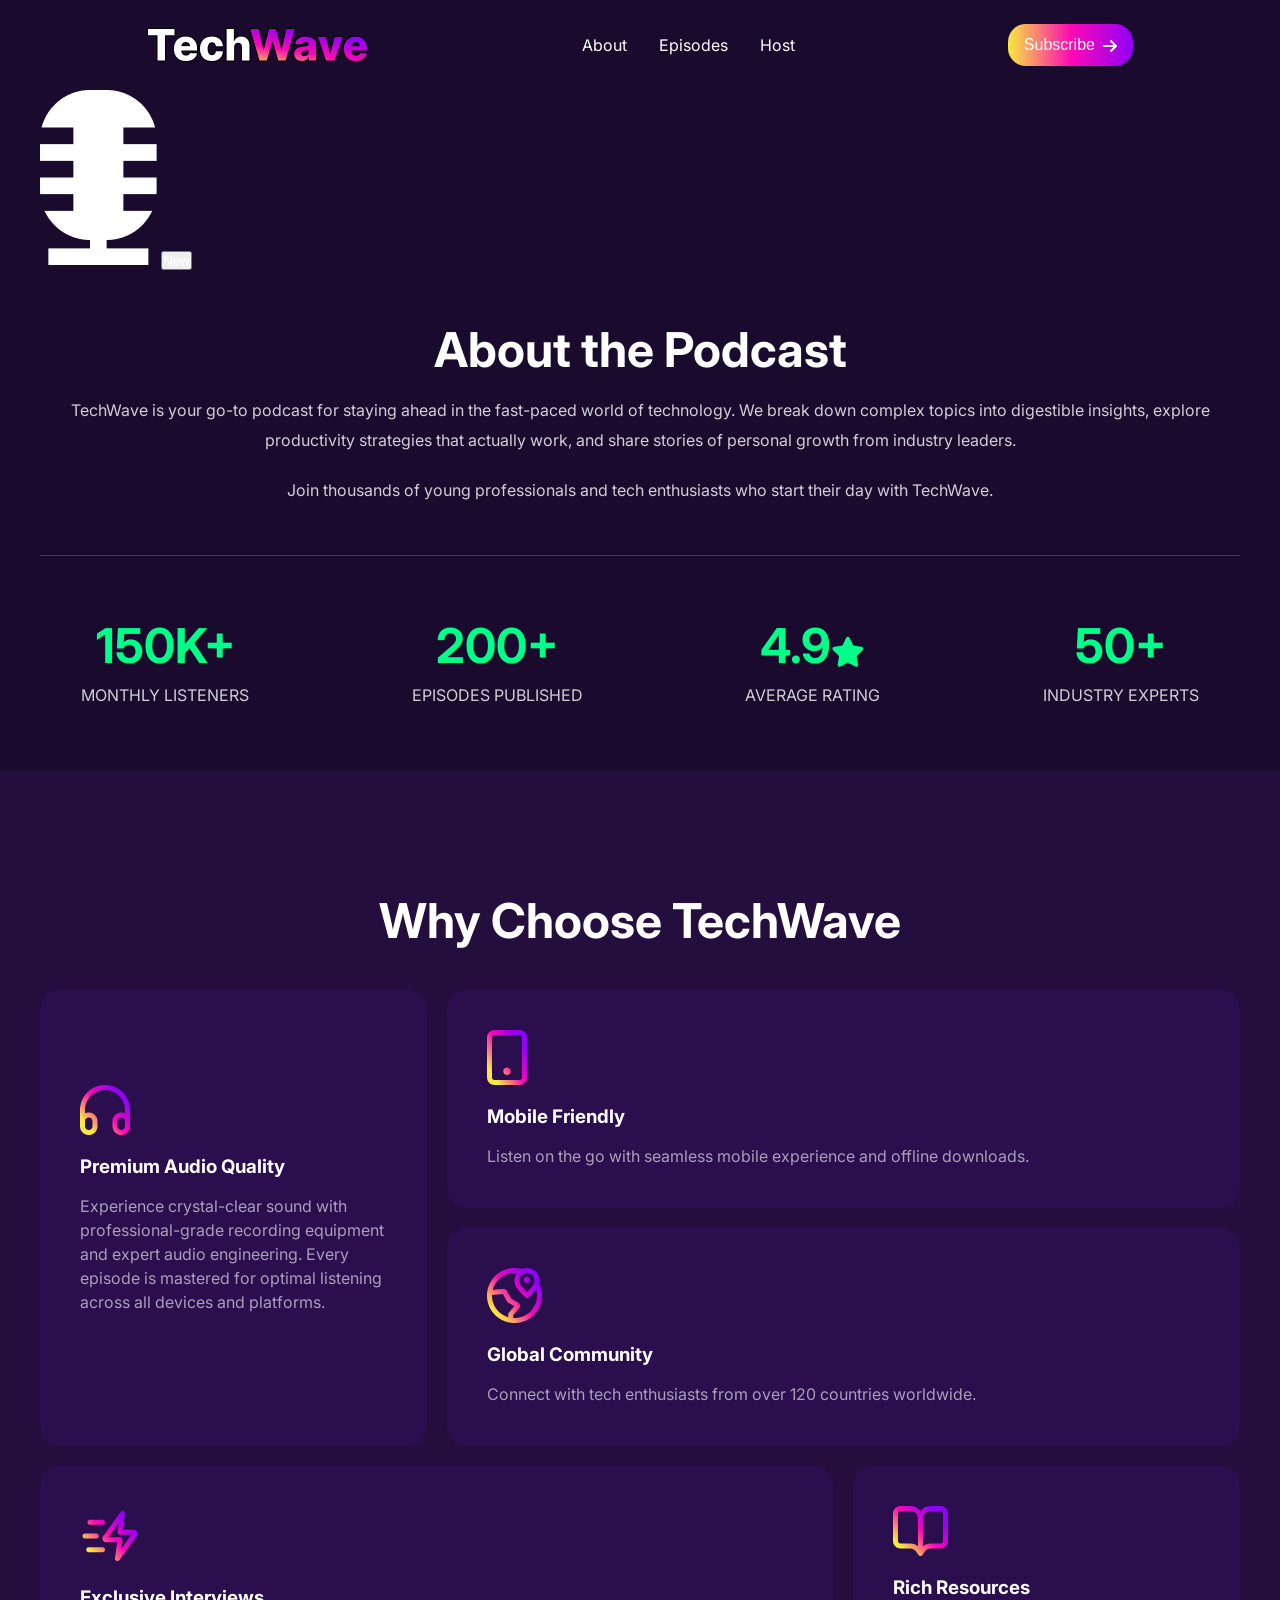
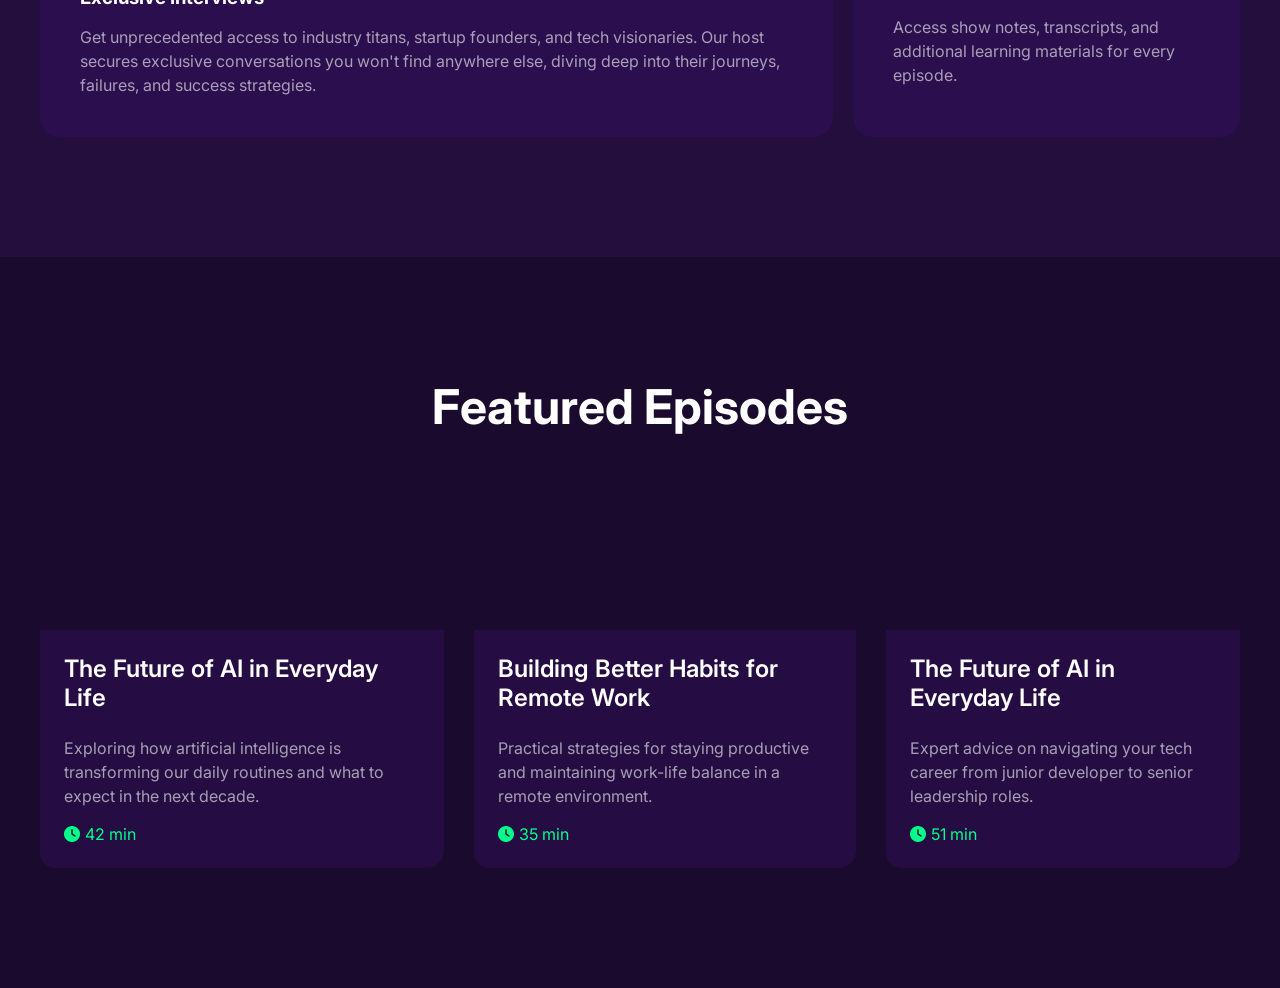
==== index.html @ 6dfc0c80 "feature card section added but not complete. video frame not perfect" ====
<!DOCTYPE html>
<html lang="en">

<head>
    <meta charset="UTF-8">
    <meta name="viewport" content="width=device-width, initial-scale=1.0">
    <!-- font awosome -->
    <link rel="stylesheet" href="https://cdnjs.cloudflare.com/ajax/libs/font-awesome/6.5.1/css/all.min.css">

    <!-- font style -->
    <link
        href="https://fonts.googleapis.com/css2?family=Inter:ital,opsz,wght@0,14..32,100..900;1,14..32,100..900&family=Open+Sans:ital,wght@0,300..800;1,300..800&display=swap"
        rel="stylesheet">
    <link rel="stylesheet" href="./style.css">
    <title>TECHWAVE</title>



</head>

<body>
    <header class="bg-dark">
        <nav class="header container">
            <img src="./assets/TechWave.png" alt="">
            <ul class="menu">
                <li>About</li>
                <li>Episodes</li>
                <li>Host</li>
            </ul>
            <button class="subs-btn">
                Subscribe <i class="fa-solid fa-arrow-right"></i>
            </button>
            <span class="hamberger"><i class="fa-solid fa-bars"></i></span>
        </nav>
    </header>
    <main>
        <section id=" hero-section" class="bg-dark">
            <div class=" container">
                <img class="hero-micro-img" src="./assets/microphone.png" alt="">
                <button class="hero-btn">New</button>
                <h1 class="hide">TechWave</h1>
                <p class="hide">Your daily dose of tech insights, productivity hacks, and personal growth</p>
                <div class="hero-button hide">
                    <button class="spotify-btn"><img src="./assets/spotify.png" alt="">Listen On Spotify</button>
                    <button>Subscrib</button>
                </div>
            </div>
        </section>
        <section id="about" class="bg-dark">
            <div class="container">
                <div class="about-details">
                    <h2 class="about-title">About the Podcast</h2>
                    <p class="about-paragraph">TechWave is your go-to podcast for staying ahead in the fast-paced world
                        of technology. We break down complex topics into digestible insights, explore productivity
                        strategies that actually work, and share stories of personal growth from industry leaders.
                    </p> <br>
                    <p class="about-paragraph">Join thousands of young professionals and tech enthusiasts who start
                        their day with TechWave.</p>
                </div>
            </div>
        </section>
        <section id="counter-card" class="bg-dark">
            <div class="counter-details container">
                <div class="stat-card">
                    <h1 class="stat-number">150K+</h1>
                    <p class="stat-label">MONTHLY LISTENERS</p>
                </div>
                <div class="stat-card">
                    <h1 class="stat-number">200+</h1>
                    <p class="stat-label">Episodes Published</p>
                </div>
                <div class="stat-card">
                    <h1 class="stat-number">4.9<i class="fa-solid fa-star"></i></h1>
                    <p class="stat-label">Average Rating</p>
                </div>
                <div class="stat-card">
                    <h1 class="stat-number">50+</h1>
                    <p class="stat-label">Industry Experts</p>
                </div>
            </div>
        </section>
        <section id="choose" class="bg-light section-pd">
            <div class="container">
                <h1>Why Choose TechWave</h1>
                <div class="choose-grid">
                    <div class="every-card card-audio">
                        <img src="./assets/headphone.png" alt="">
                        <h3>Premium Audio Quality</h3>
                        <p>Experience crystal-clear sound with professional-grade recording equipment and expert audio
                            engineering. Every episode is mastered for optimal listening across all devices and
                            platforms.</p>
                    </div>
                    <div class="every-card card-mobile">
                        <img src="./assets/device.png" alt="">
                        <h3>Mobile Friendly</h3>
                        <p>Listen on the go with seamless mobile experience and offline downloads.</p>
                    </div>
                    <div class="every-card card-global">
                        <img src="./assets/location.png" alt="">
                        <h3>Global Community</h3>
                        <p>Connect with tech enthusiasts from over 120 countries worldwide.</p>
                    </div>
                    <div class="every-card card-exclusive">
                        <img src="./assets/zap-fast.png" alt="">
                        <h3>Exclusive Interviews</h3>
                        <p>Get unprecedented access to industry titans, startup founders, and tech visionaries. Our host
                            secures exclusive conversations you won't find anywhere else, diving deep into their
                            journeys, failures, and success strategies.</p>
                    </div>
                    <div class="every-card card-resources">
                        <img src="./assets/resource.png" alt="">
                        <h3>Rich Resources</h3>
                        <p>Access show notes, transcripts, and additional learning materials for every episode.</p>
                    </div>
                </div>

            </div>
        </section>
        <section id="feature" class="bg-dark section-pd">
            <div class="container">
                <h1>Featured Episodes</h1>
                <div class="feature-card-detail">
                    <div class="feature-card">
                        <iframe src="https://www.youtube.com/embed/dv9q7Ema40k?si=HwSnEKuu4X5U2QjG"
                            title="YouTube video player" frameborder="0"
                            allow="accelerometer; autoplay; clipboard-write; encrypted-media; gyroscope; picture-in-picture; web-share"
                            referrerpolicy="strict-origin-when-cross-origin" allowfullscreen>
                        </iframe>

                        <div class="feature-info">
                            <h3>The Future of AI in Everyday Life</h3>
                            <p>Exploring how artificial intelligence is transforming our daily routines and what to
                                expect
                                in the next decade.</p>
                            <span class="min-count"><i class="fa-solid fa-clock"></i>42 min</span>
                        </div>
                    </div>
                    <div class="feature-card">
                        <iframe src="https://www.youtube.com/embed/dv9q7Ema40k?si=HwSnEKuu4X5U2QjG"
                            title="YouTube video player" frameborder="0"
                            allow="accelerometer; autoplay; clipboard-write; encrypted-media; gyroscope; picture-in-picture; web-share"
                            referrerpolicy="strict-origin-when-cross-origin" allowfullscreen></iframe>
                        <div class="feature-info">
                            <h3>Building Better Habits for Remote Work</h3>
                            <p>Practical strategies for staying productive and maintaining work-life balance in a remote
                                environment.</p>
                            <span class="min-count"><i class="fa-solid fa-clock"></i>35 min</span>
                        </div>
                    </div>
                    <div class="feature-card">
                        <iframe src="https://www.youtube.com/embed/dv9q7Ema40k?si=HwSnEKuu4X5U2QjG"
                            title="YouTube video player" frameborder="0"
                            allow="accelerometer; autoplay; clipboard-write; encrypted-media; gyroscope; picture-in-picture; web-share"
                            referrerpolicy="strict-origin-when-cross-origin" allowfullscreen></iframe>
                        <div class="feature-info">
                            <h3>The Future of AI in Everyday Life</h3>
                            <p>Expert advice on navigating your tech career from junior developer to senior leadership
                                roles.</p>
                            <span class="min-count"><i class="fa-solid fa-clock"></i>51 min</span>
                        </div>
                    </div>
                </div>

            </div>
        </section>
    </main>
    <footer>

    </footer>
</body>

</html>
---- style.css ----
* {
    margin: 0;
    padding: 0;
    box-sizing: border-box;
    color: #fff;
}

body {
    /* background-color: #1A0B2E; */
    font-family: "Inter", sans-serif;
    font-style: normal;
}

.container {
    max-width: 1200px;
    margin: 0 auto;
}
.bg-light{
    background-color: #230E3D;
}
.bg-dark{
    background-color: #1A0B2E;
}
.section-pd{
    padding: 120px 0px;
}

/* nav style start */
.header {
    display: flex;
    justify-content: space-around;
    margin: 0 auto;
    padding: 24px 0px;
    align-items: center;
}

.menu {
    list-style: none;
    display: flex;
    gap: 32px;
    align-items: center;
}

.subs-btn {
    font-size: 16px;
    font-weight: 500;
    color: #fff;
    padding: 12px 16px;
    background: linear-gradient(90deg, #F7E93F 0%, #FB09B4 51%, #9100F8 100%);
    border: none;
    border-radius: 18px;
}

.subs-btn i {
    margin-left: 4px;
    vertical-align: middle;
}

.subs-btn:hover i {
    transform: translateX(4px);
    transition: 0.3s;
}

.menu>li,
.hamberger {
    color: #fff;
}

.hamberger {
    display: none;
}

.spotify-btn {
    font-size: 16px;
    font-weight: 500;
    color: #fff;
    padding: 12px 16px;
    background: linear-gradient(90deg, #F7E93F 0%, #FB09B4 51%, #9100F8 100%);
    border: none;
    border-radius: 18px;
    align-items: center;
}

#hero-section {
    background-image: url('./assets/hero-bg.png');
    background-position: center;
    background-repeat: no-repeat;
    background-size: cover;
    align-items: center;
    justify-content: center;
    text-align: center;
    margin: 0 auto;
    padding: 40px 0px;
}

/* .hero-button{
    display: flex;
    justify-content: center;
    gap: 5px;
}
.hero-circle-img{
    position: absolute;
}
.hero-micro-img{
    position: absolute;
} */




/* about css style */

#about {
    padding: 50px 0px;
    text-align: center;
}

.about-title {
    font-size: 48px;
    font-weight: 700;
    margin-bottom: 16px;
}

.about-paragraph {
    font-size: 16px;
    font-weight: 400;
    line-height: 30px;
    opacity: 80%;
    align-items: center;
}

.about-details {
    max-width: 1200px;
    margin: 0 auto;
}
/* #counter-card{
    padding: 50px 0px;
} */
.stat-card{
    align-items: center;
}
.stat-number {
    color: #00FF88;
    font-size: 48px;
    font-weight: 700;
    padding: 10px;
}
.stat-number i.fa-solid.fa-star {
    font-size: 30px;
    color: #00FF88;
}

.stat-label {
    font-size: 16px;
    font-weight: 400;
    opacity: 80%;
    margin-bottom: 16px;
    text-transform: uppercase;
}
.counter-details{
    padding: 50px 0px;
    display: flex;
    gap: 80px;
    justify-content: space-around;
    text-align: center;
    border-top: 1px solid #434343;
}
.hide {
    display: none;
}

/* choose */
#choose h1, #feature h1{
    font-size: 48px;
    font-weight: 70px;
    padding-bottom: 40px;
    text-align: center;
}
.choose-grid {
  display: grid;
  grid-template-columns: repeat(3, 1fr); 
  gap: 20px;
  align-items: c;
}
/* .card-audio, .card-mobile, .card-global, .card-exclusive, .card-resources{
    border: 1px solid red;
} */

.card-audio {
  grid-row: span 2;
}
.card-mobile, .card-global, .card-exclusive{
    grid-column: span 2;
}
.every-card{
    padding: 40px;
    border-radius: 20px;
    background-color: rgba(53, 17, 101, 0.4);
}
.every-card>p{
    opacity: 60%;
    line-height: 24px;
    font-size: 16px;
    color: #fff;
    padding-top: 16px;
}
.every-card.card-audio img {
    padding: 55px 0px 16px 0px;
}
.every-card img {
    padding: 0px 0px 16px 0px;
}




/* feature card */
.feature-card-detail{
    display: flex;
    gap: 30px;

}
.feature-info{
    padding: 24px;
    background-color: #250D44;
    border-radius: 0px 0px 18px 15px;
}
.feature-info h3{
    font-size: 24px;
    font-weight: 600;
    padding-bottom: 24px;
}
.feature-info p{
    font-size: 16px;
    line-height: 24px;
    opacity: 60%;
    padding-bottom:16px;
}
.min-count{
    color: #00FF88;
}
i.fa-solid.fa-clock {
    color: #00FF88;
    margin-right:5px;
}




/* responsive code */

@media screen and (max-width:576px) {

    .menu,
    .subs-btn {
        display: none;
    }

    .hamberger {
        display: inline;
    }

    .header {
        gap: 115px;
    }
}
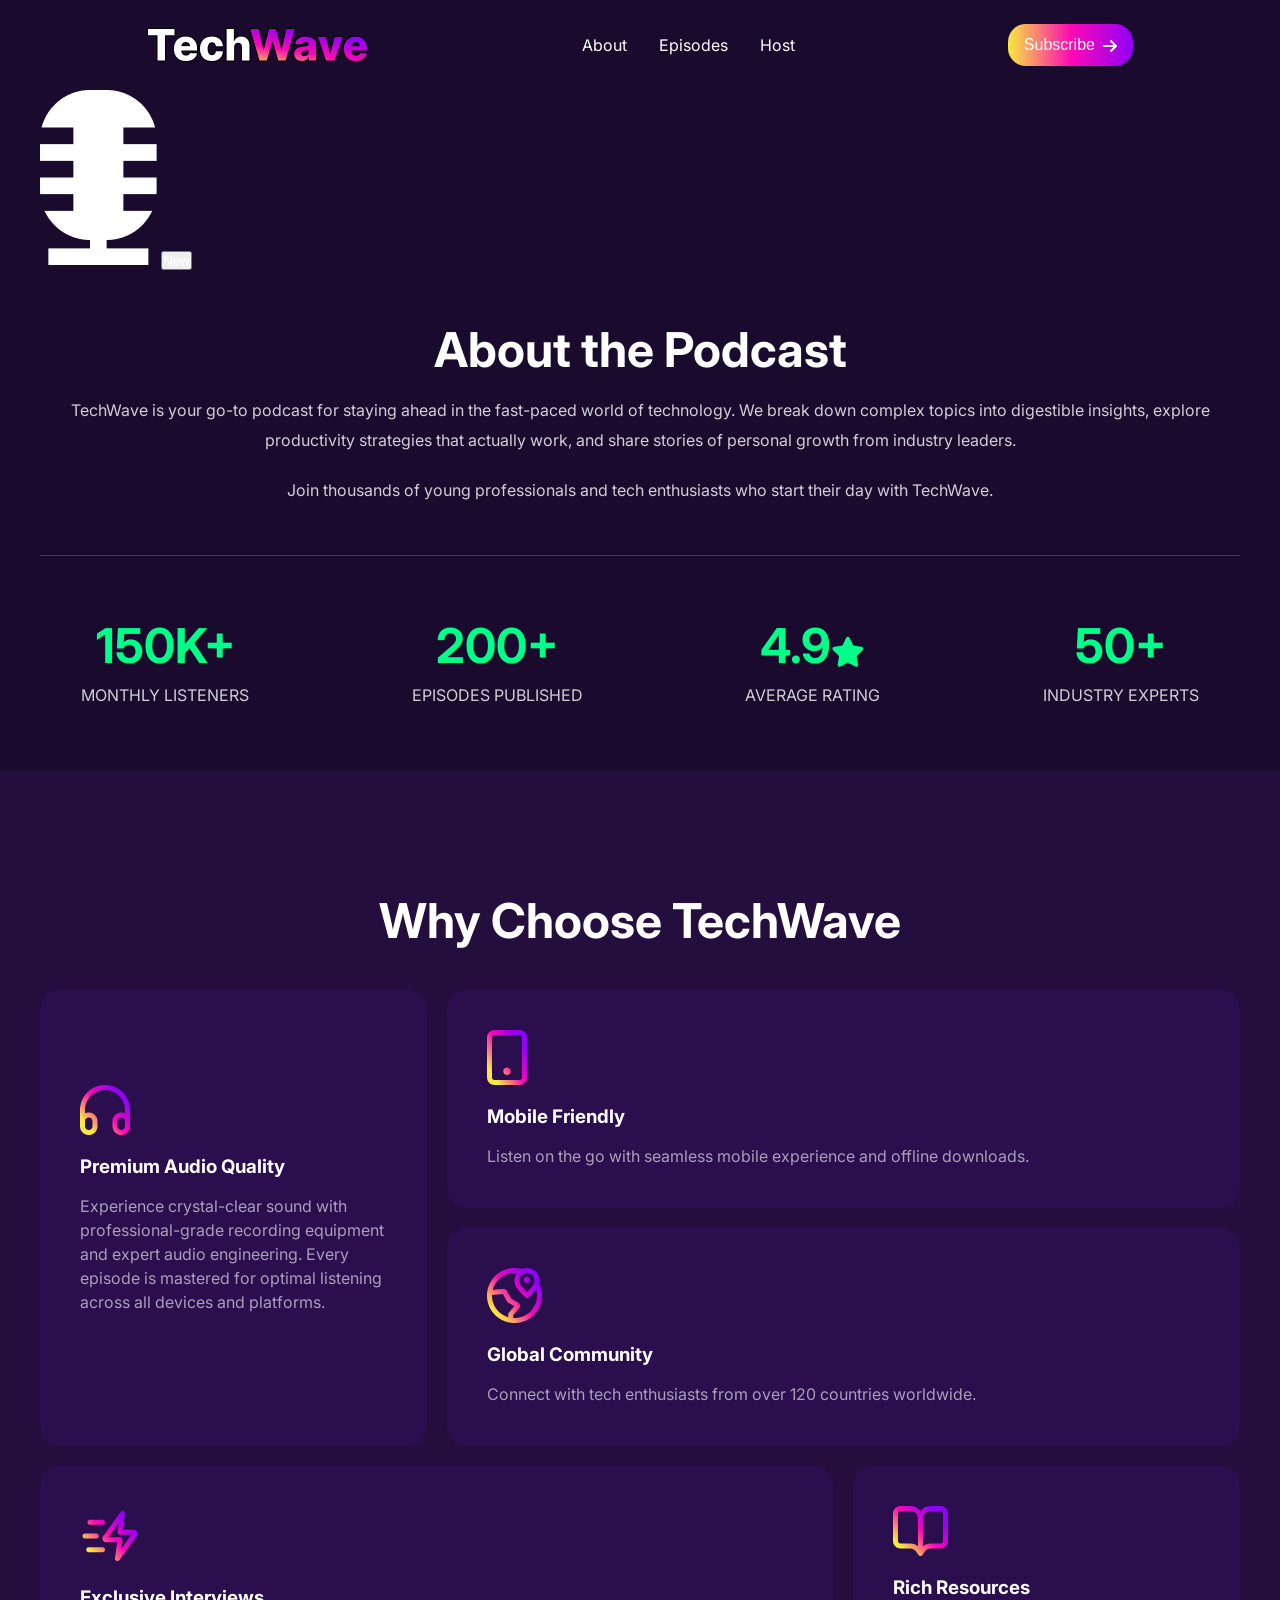
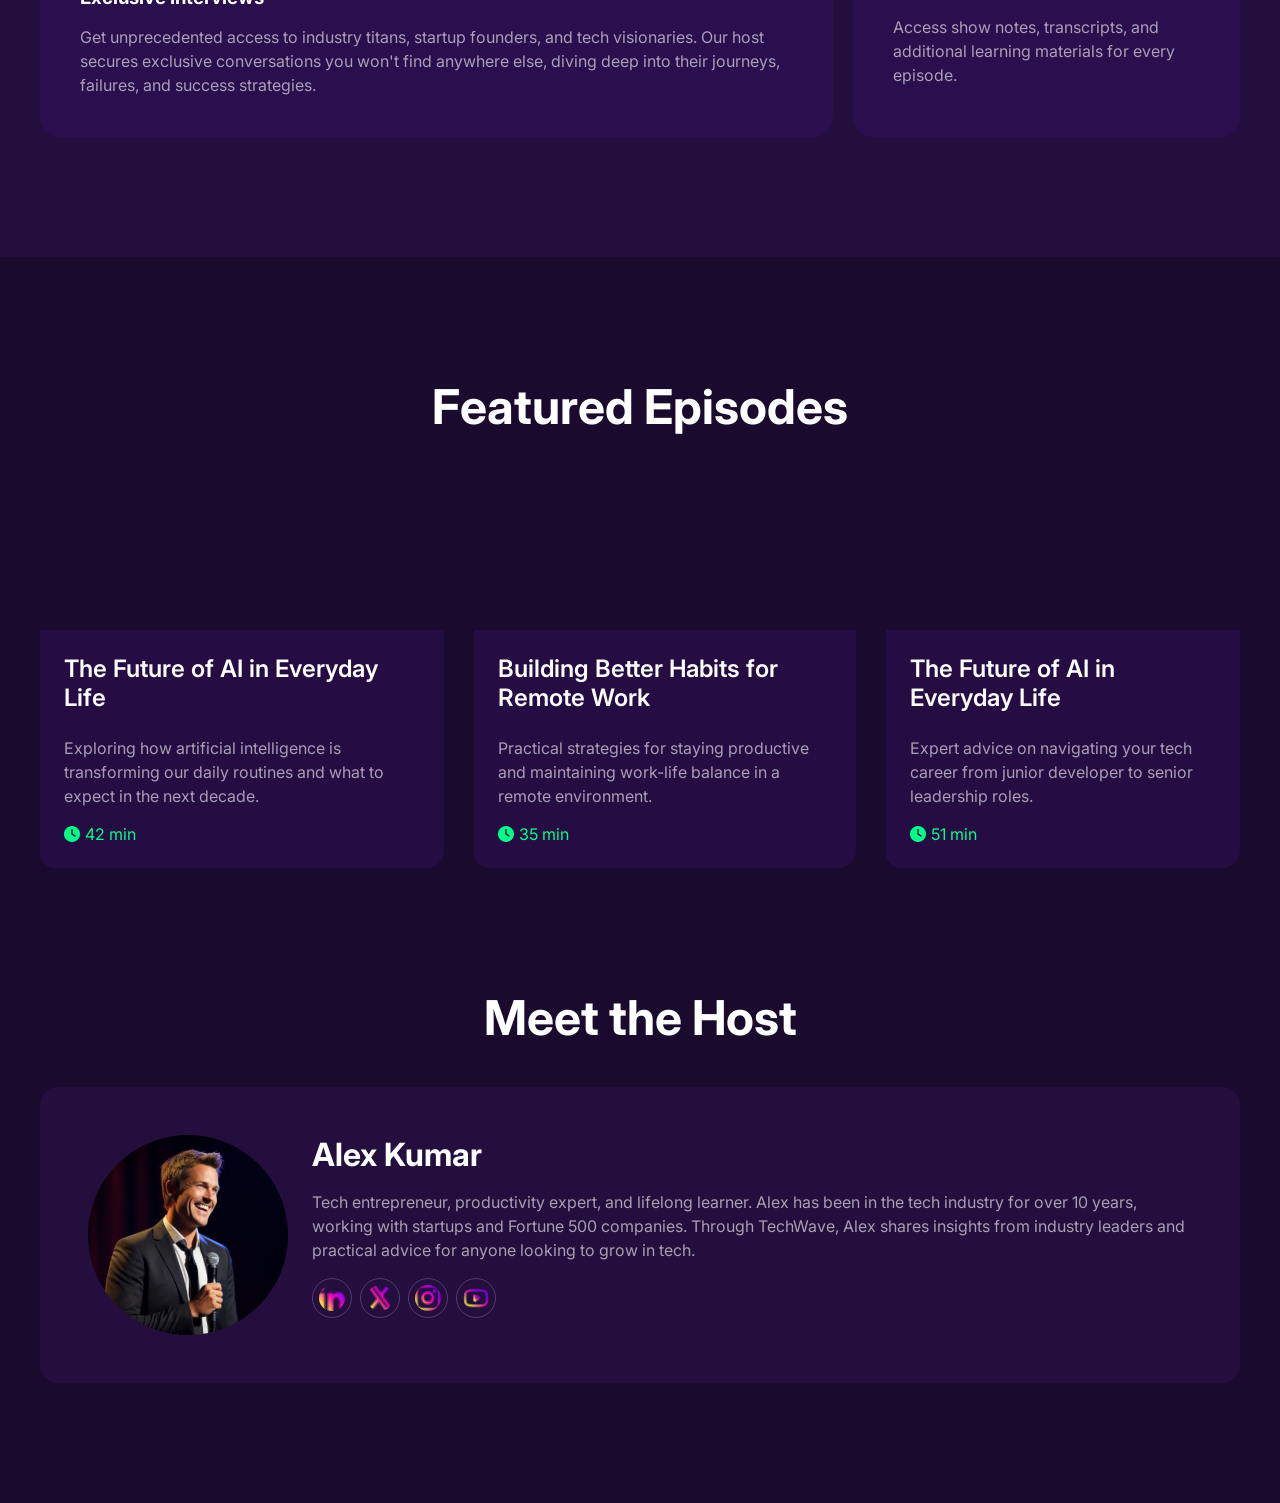
==== commit 545c53a8: "meet the host section complete without responsive" ====
--- a/index.html
+++ b/index.html
@@ -116,7 +116,7 @@
 
             </div>
         </section>
-        <section id="feature" class="bg-dark section-pd">
+        <section id="feature-and-meet" class="bg-dark section-pd">
             <div class="container">
                 <h1>Featured Episodes</h1>
                 <div class="feature-card-detail">
@@ -162,6 +162,24 @@
                 </div>
 
             </div>
+            <div class="container padding-t">
+                <h1>Meet the Host</h1>
+                <div class="meet-info bg-light">
+                    <img src="./assets/host.png" alt="">
+                    <div>
+                        <h3 class="hoster-name">Alex Kumar</h3>
+                        <p class="host-speach">Tech entrepreneur, productivity expert, and lifelong learner. Alex has been in the tech industry for over 10 years, working with startups and Fortune 500 companies. Through TechWave, Alex shares insights from industry leaders and practical advice for anyone looking to grow in tech.</p>
+                        <ul class="host-social">
+                            <li><img src="./assets/linkedin.png" alt=""></li>
+                            <li><img src="./assets/x.png" alt=""></li>                            
+                            <li><img src="./assets/instagram.png" alt=""></li>                            
+                            <li><img src="./assets/youtube.png" alt=""></li>
+                        </ul>
+                    </div>
+                </div>
+               
+
+            </div>
         </section>
     </main>
     <footer>
--- a/style.css
+++ b/style.css
@@ -170,7 +170,7 @@
 }
 
 /* choose */
-#choose h1, #feature h1{
+#choose h1, #feature-and-meet h1{
     font-size: 48px;
     font-weight: 70px;
     padding-bottom: 40px;
@@ -244,6 +244,39 @@
     margin-right:5px;
 }
 
+/* meeet host  */
+.padding-t{
+    padding-top: 120px;
+}
+.meet-info{
+    display:flex;
+    gap: 24px;
+    padding: 48px;
+    border-radius: 18px;
+}
+.hoster-name{
+    padding-bottom: 16px;
+    font-size: 32px;
+    font-weight: 500px;
+}
+.host-speach{
+    font-size: 16px;
+    line-height: 24px;
+    opacity: 60%;
+    padding-bottom: 16px;
+}
+.host-social{
+    display: flex;
+    gap: 8px;
+    list-style: none;
+}
+.host-social li img {
+    border: 1px solid #533C72;
+    padding: 6px;
+    border-radius: 50%;
+    width: 40px;
+    height: 40px;
+}
 
 
 
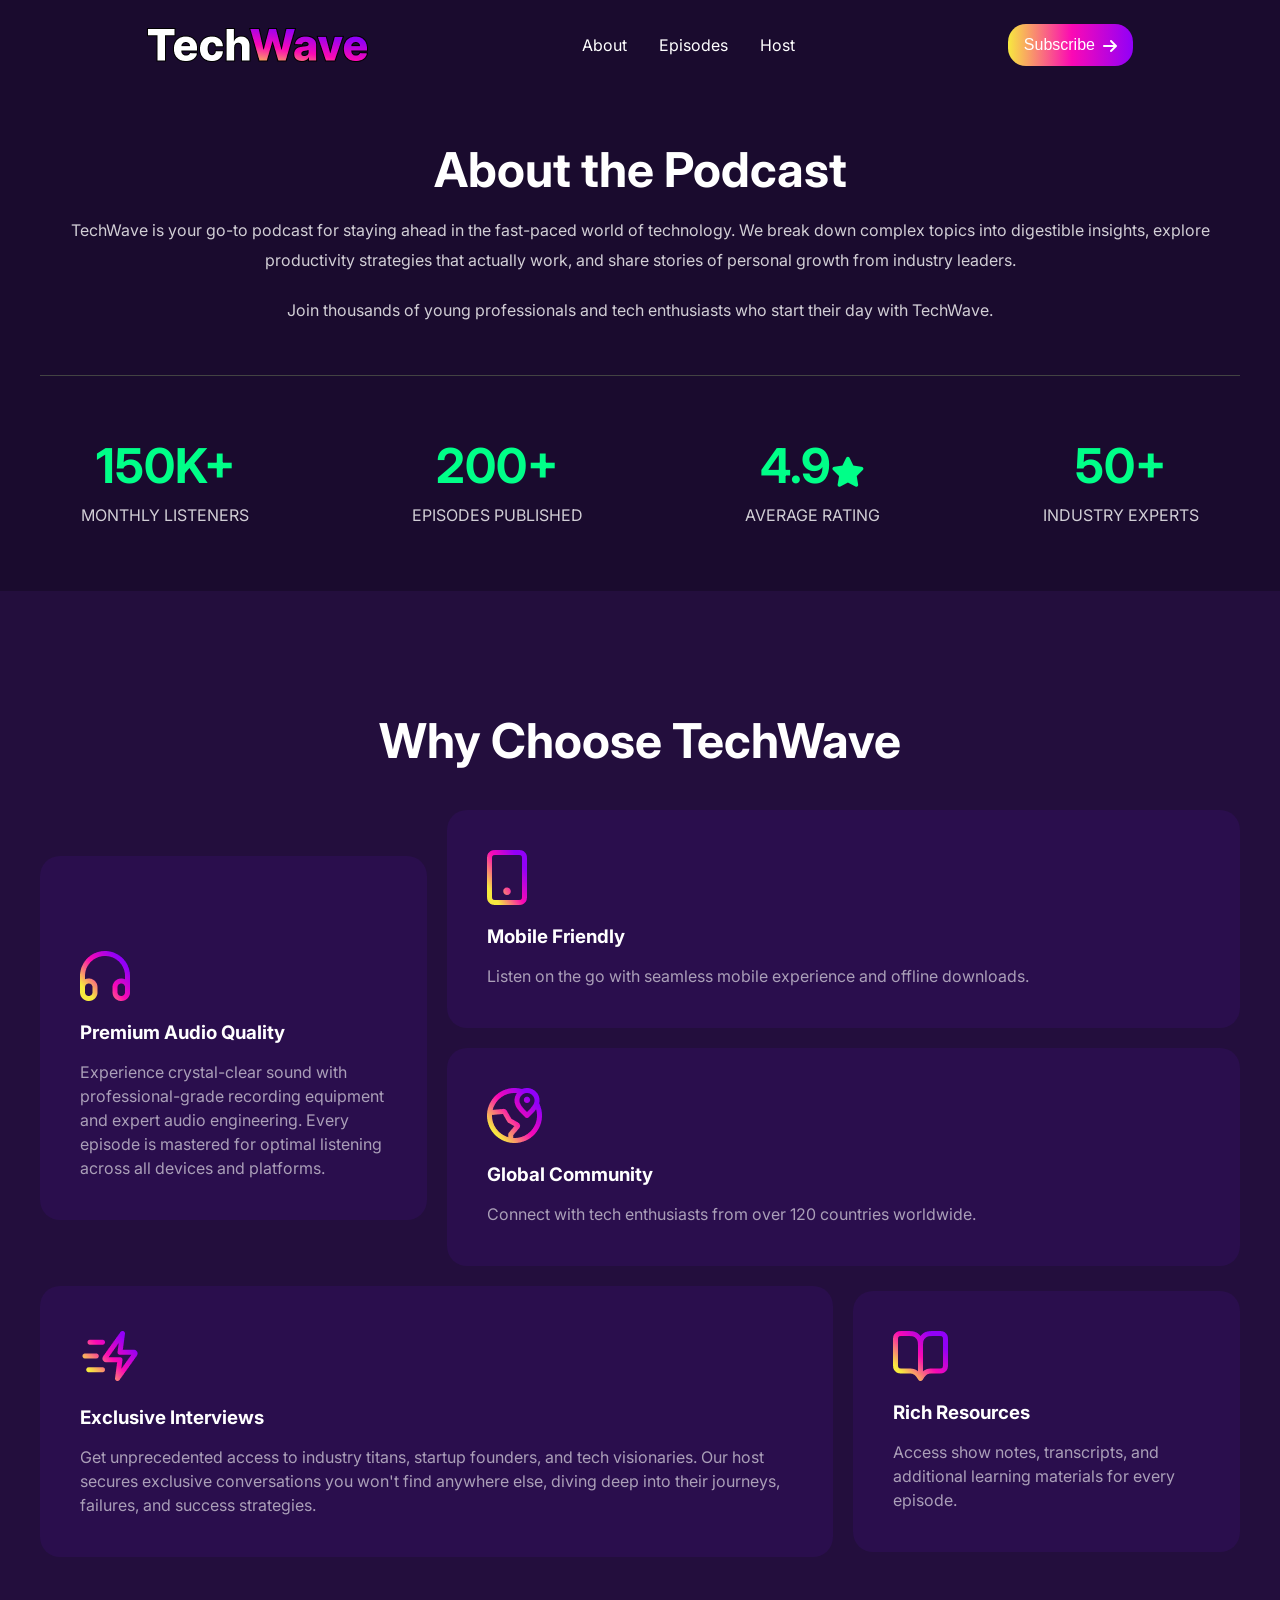
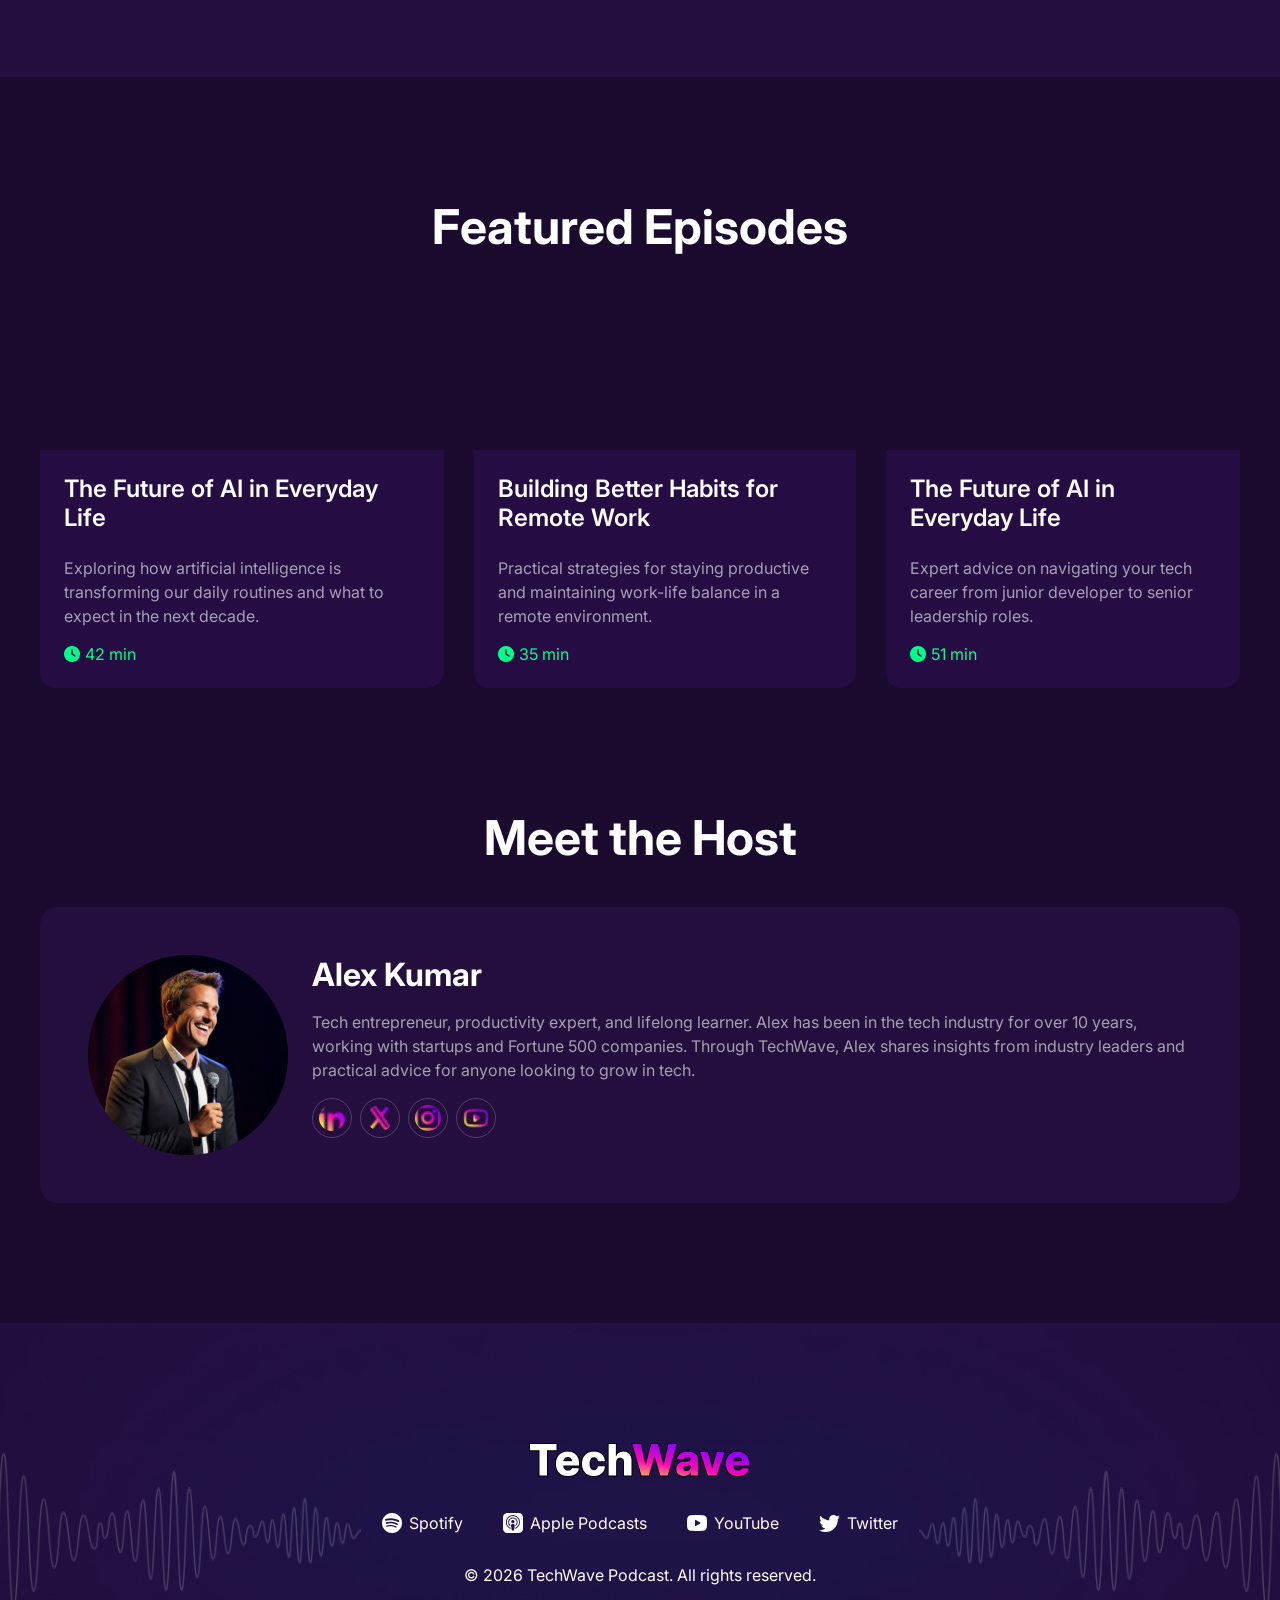
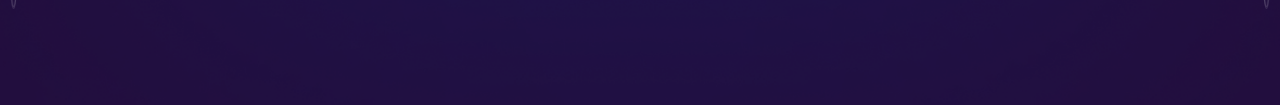
==== commit 82b745d0: "added device responsive code from botton to top" ====
--- a/index.html
+++ b/index.html
@@ -34,7 +34,7 @@
         </nav>
     </header>
     <main>
-        <section id=" hero-section" class="bg-dark">
+        <section id=" hero-section" class="bg-dark hide">
             <div class=" container">
                 <img class="hero-micro-img" src="./assets/microphone.png" alt="">
                 <button class="hero-btn">New</button>
@@ -115,7 +115,7 @@
                 </div>
 
             </div>
-        </section>
+        </section> 
         <section id="feature-and-meet" class="bg-dark section-pd">
             <div class="container">
                 <h1>Featured Episodes</h1>
@@ -182,8 +182,18 @@
             </div>
         </section>
     </main>
-    <footer>
-
+    <footer id="footer" class="bg-dark section-pd">
+        <div class="footer-section container">
+            <img src="./assets/TechWave.png" alt="">
+            <div class="footer-icon">
+                <p><span class="icon"><img src="./assets/spotify.png" alt="">Spotify</span></p>
+                <!-- <span class="icon"><img src="./assets/spotify.png" alt="">Spotify</span> -->
+                <span class="icon"><img src="./assets/apple-podcast.png" alt="">Apple Podcasts</span>
+                <span class="icon"><img src="./assets/youtube-podcast.png" alt="">YouTube</span>
+                <span class="icon"><img src="./assets/twitter.png" alt="">Twitter</span>
+            </div>
+            <p>© 2026 TechWave Podcast. All rights reserved.</p>
+        </div>
     </footer>
 </body>
 
--- a/style.css
+++ b/style.css
@@ -2,7 +2,7 @@
     margin: 0;
     padding: 0;
     box-sizing: border-box;
-    color: #fff;
+    color: #ffffff;
 }
 
 body {
@@ -15,13 +15,16 @@
     max-width: 1200px;
     margin: 0 auto;
 }
-.bg-light{
+
+.bg-light {
     background-color: #230E3D;
 }
-.bg-dark{
+
+.bg-dark {
     background-color: #1A0B2E;
 }
-.section-pd{
+
+.section-pd {
     padding: 120px 0px;
 }
 
@@ -133,18 +136,21 @@
     max-width: 1200px;
     margin: 0 auto;
 }
+
 /* #counter-card{
     padding: 50px 0px;
 } */
-.stat-card{
-    align-items: center;
-}
+.stat-card {
+    align-items: center;
+}
+
 .stat-number {
     color: #00FF88;
     font-size: 48px;
     font-weight: 700;
     padding: 10px;
 }
+
 .stat-number i.fa-solid.fa-star {
     font-size: 30px;
     color: #00FF88;
@@ -157,7 +163,8 @@
     margin-bottom: 16px;
     text-transform: uppercase;
 }
-.counter-details{
+
+.counter-details {
     padding: 50px 0px;
     display: flex;
     gap: 80px;
@@ -165,48 +172,59 @@
     text-align: center;
     border-top: 1px solid #434343;
 }
+
 .hide {
     display: none;
 }
 
 /* choose */
-#choose h1, #feature-and-meet h1{
+#choose h1,
+#feature-and-meet h1 {
     font-size: 48px;
     font-weight: 70px;
     padding-bottom: 40px;
     text-align: center;
 }
+
 .choose-grid {
-  display: grid;
-  grid-template-columns: repeat(3, 1fr); 
-  gap: 20px;
-  align-items: c;
-}
+    display: grid;
+    grid-template-columns: repeat(3, 1fr);
+    gap: 20px;
+    align-items: center;
+}
+
 /* .card-audio, .card-mobile, .card-global, .card-exclusive, .card-resources{
     border: 1px solid red;
 } */
 
 .card-audio {
-  grid-row: span 2;
-}
-.card-mobile, .card-global, .card-exclusive{
+    grid-row: span 2;
+}
+
+.card-mobile,
+.card-global,
+.card-exclusive {
     grid-column: span 2;
 }
-.every-card{
+
+.every-card {
     padding: 40px;
     border-radius: 20px;
     background-color: rgba(53, 17, 101, 0.4);
 }
-.every-card>p{
+
+.every-card>p {
     opacity: 60%;
     line-height: 24px;
     font-size: 16px;
     color: #fff;
     padding-top: 16px;
 }
+
 .every-card.card-audio img {
     padding: 55px 0px 16px 0px;
 }
+
 .every-card img {
     padding: 0px 0px 16px 0px;
 }
@@ -215,61 +233,71 @@
 
 
 /* feature card */
-.feature-card-detail{
+.feature-card-detail {
     display: flex;
     gap: 30px;
 
 }
-.feature-info{
+
+.feature-info {
     padding: 24px;
     background-color: #250D44;
     border-radius: 0px 0px 18px 15px;
 }
-.feature-info h3{
+
+.feature-info h3 {
     font-size: 24px;
     font-weight: 600;
     padding-bottom: 24px;
 }
-.feature-info p{
+
+.feature-info p {
     font-size: 16px;
     line-height: 24px;
     opacity: 60%;
-    padding-bottom:16px;
-}
-.min-count{
+    padding-bottom: 16px;
+}
+
+.min-count {
     color: #00FF88;
 }
+
 i.fa-solid.fa-clock {
     color: #00FF88;
-    margin-right:5px;
+    margin-right: 5px;
 }
 
 /* meeet host  */
-.padding-t{
+.padding-t {
     padding-top: 120px;
 }
-.meet-info{
-    display:flex;
+
+.meet-info {
+    display: flex;
     gap: 24px;
     padding: 48px;
     border-radius: 18px;
 }
-.hoster-name{
+
+.hoster-name {
     padding-bottom: 16px;
     font-size: 32px;
     font-weight: 500px;
 }
-.host-speach{
+
+.host-speach {
     font-size: 16px;
     line-height: 24px;
     opacity: 60%;
     padding-bottom: 16px;
 }
-.host-social{
+
+.host-social {
     display: flex;
     gap: 8px;
     list-style: none;
 }
+
 .host-social li img {
     border: 1px solid #533C72;
     padding: 6px;
@@ -280,9 +308,85 @@
 
 
 
+#footer {
+    background-image: url('./assets/footer-bg.png');
+    background-size: cover;
+    background-position: center;
+    background-repeat: no-repeat;
+    /* padding: 60px 0; */
+    color: #fff;
+}
+
+.footer-section {
+    text-align: center;
+}
+
+.footer-icon {
+    display: grid;
+    grid-template-columns: repeat(4, auto);
+    justify-content: center;
+    align-items: center;
+    gap: 40px;
+}
+
+.footer-icon .icon {
+    display: flex;
+    align-items: center;
+    gap: 7px;
+}
+
+.footer-section>img,
+.footer-icon {
+    margin-bottom: 32px;
+}
+
+
+
+
+
+
+
+
+
+
+
+
+
+
+
+
+
+
 /* responsive code */
 
 @media screen and (max-width:576px) {
+
+    .section-pd {
+        padding: 40px 0px;
+    }
+
+    .padding-t {
+        padding-top: 40px;
+    }
+
+    .meet-info {
+        margin: 0px 20px;
+        flex-direction: column;
+        text-align: center;
+        display: flex;
+        flex-direction: column;
+        align-items: center;
+        text-align: center;
+        justify-content: center;
+    }
+
+    .meet-info img {
+        width: 60%;
+    }
+
+    .host-social {
+        justify-content: center;
+    }
 
     .menu,
     .subs-btn {
@@ -296,4 +400,42 @@
     .header {
         gap: 115px;
     }
+
+    .footer-icon {
+        grid-template-columns: repeat(2, auto);
+        gap: 16px;
+    }
+
+    #choose h1,
+    #feature-and-meet h1 {
+        font-size: 32px;
+    }
+
+    .feature-card-detail {
+        flex-direction: column;
+    }
+
+    .feature-info {
+        margin: 0px 20px;
+    }
+
+    .choose-grid {
+        grid-template-columns: repeat(1, 1fr);
+        gap: 20px 0px;
+        margin: 0px 20px;
+    }
+
+    .counter-details {
+        flex-direction: column;
+        gap: 40px;
+
+    }
+
+    .about-title {
+        font-size: 32px;
+        font-weight: 700;
+        margin-bottom: 16px;
+    }
+
+
 }
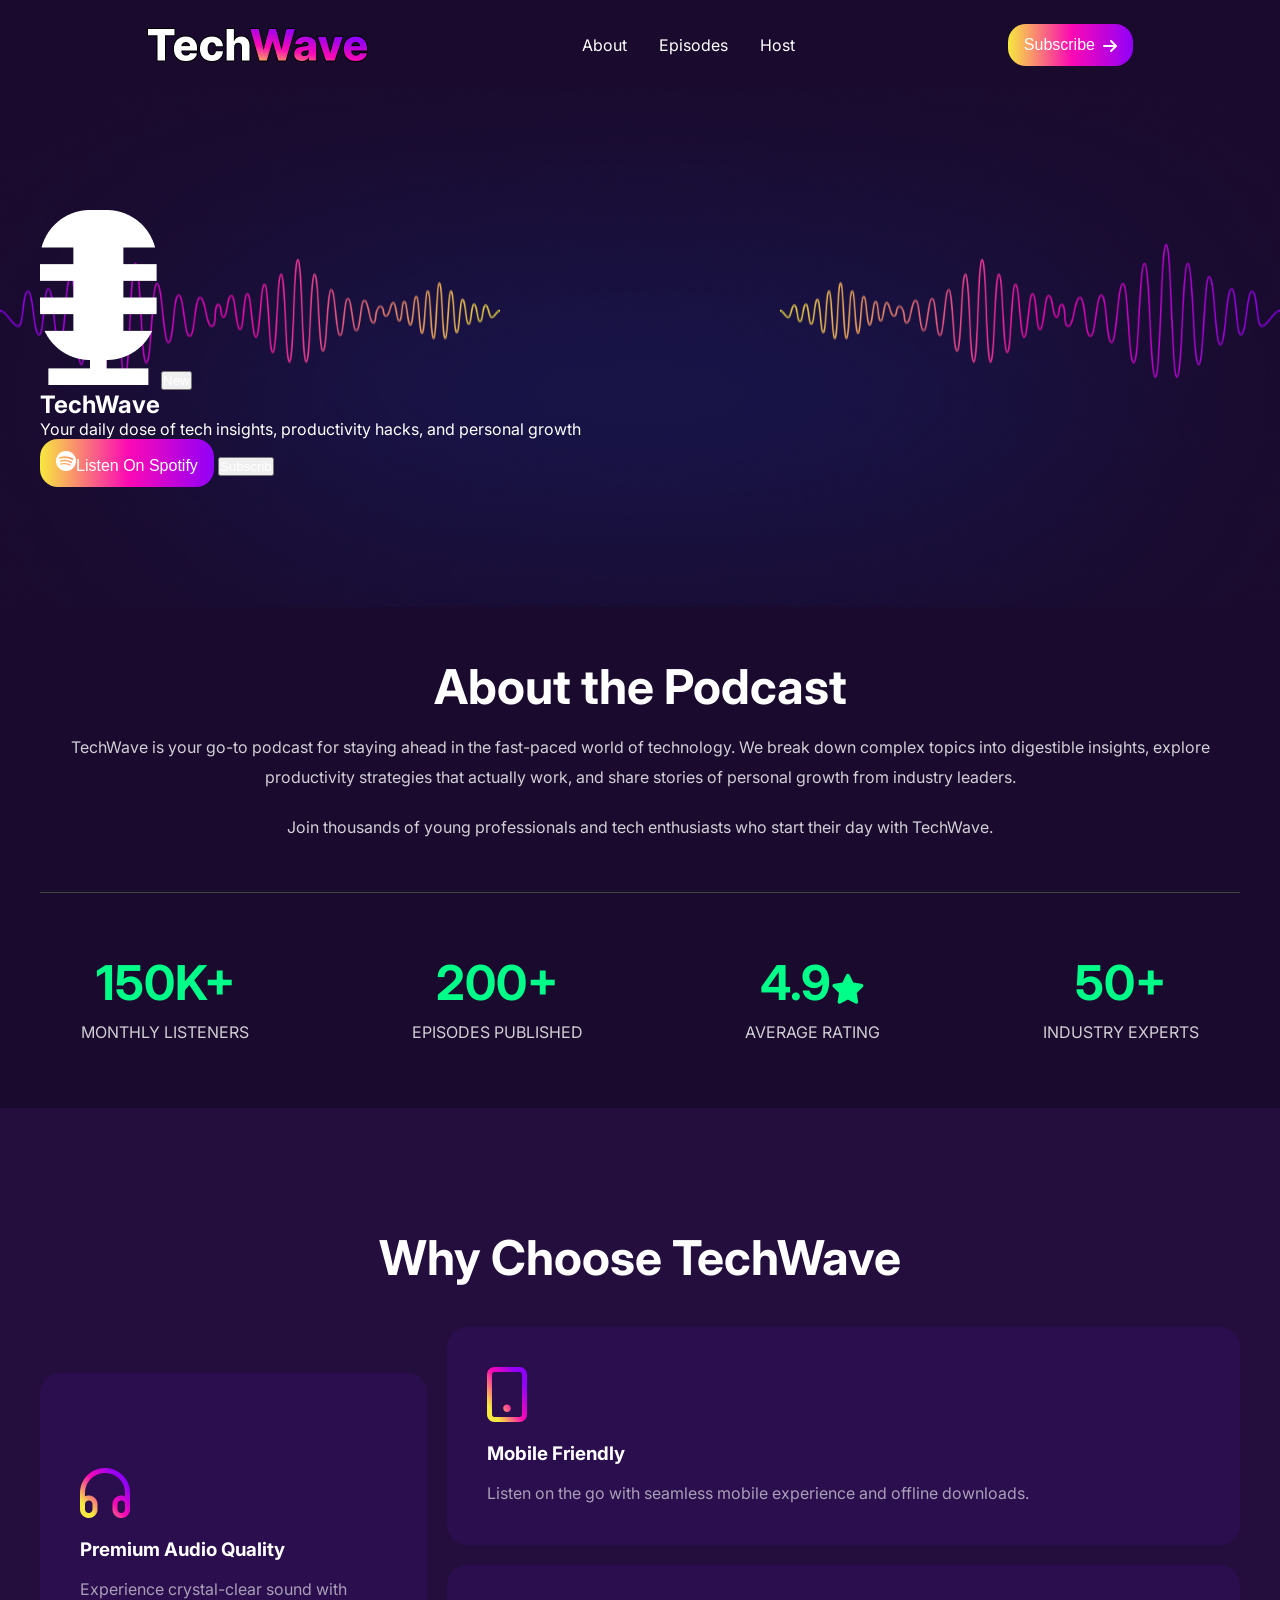
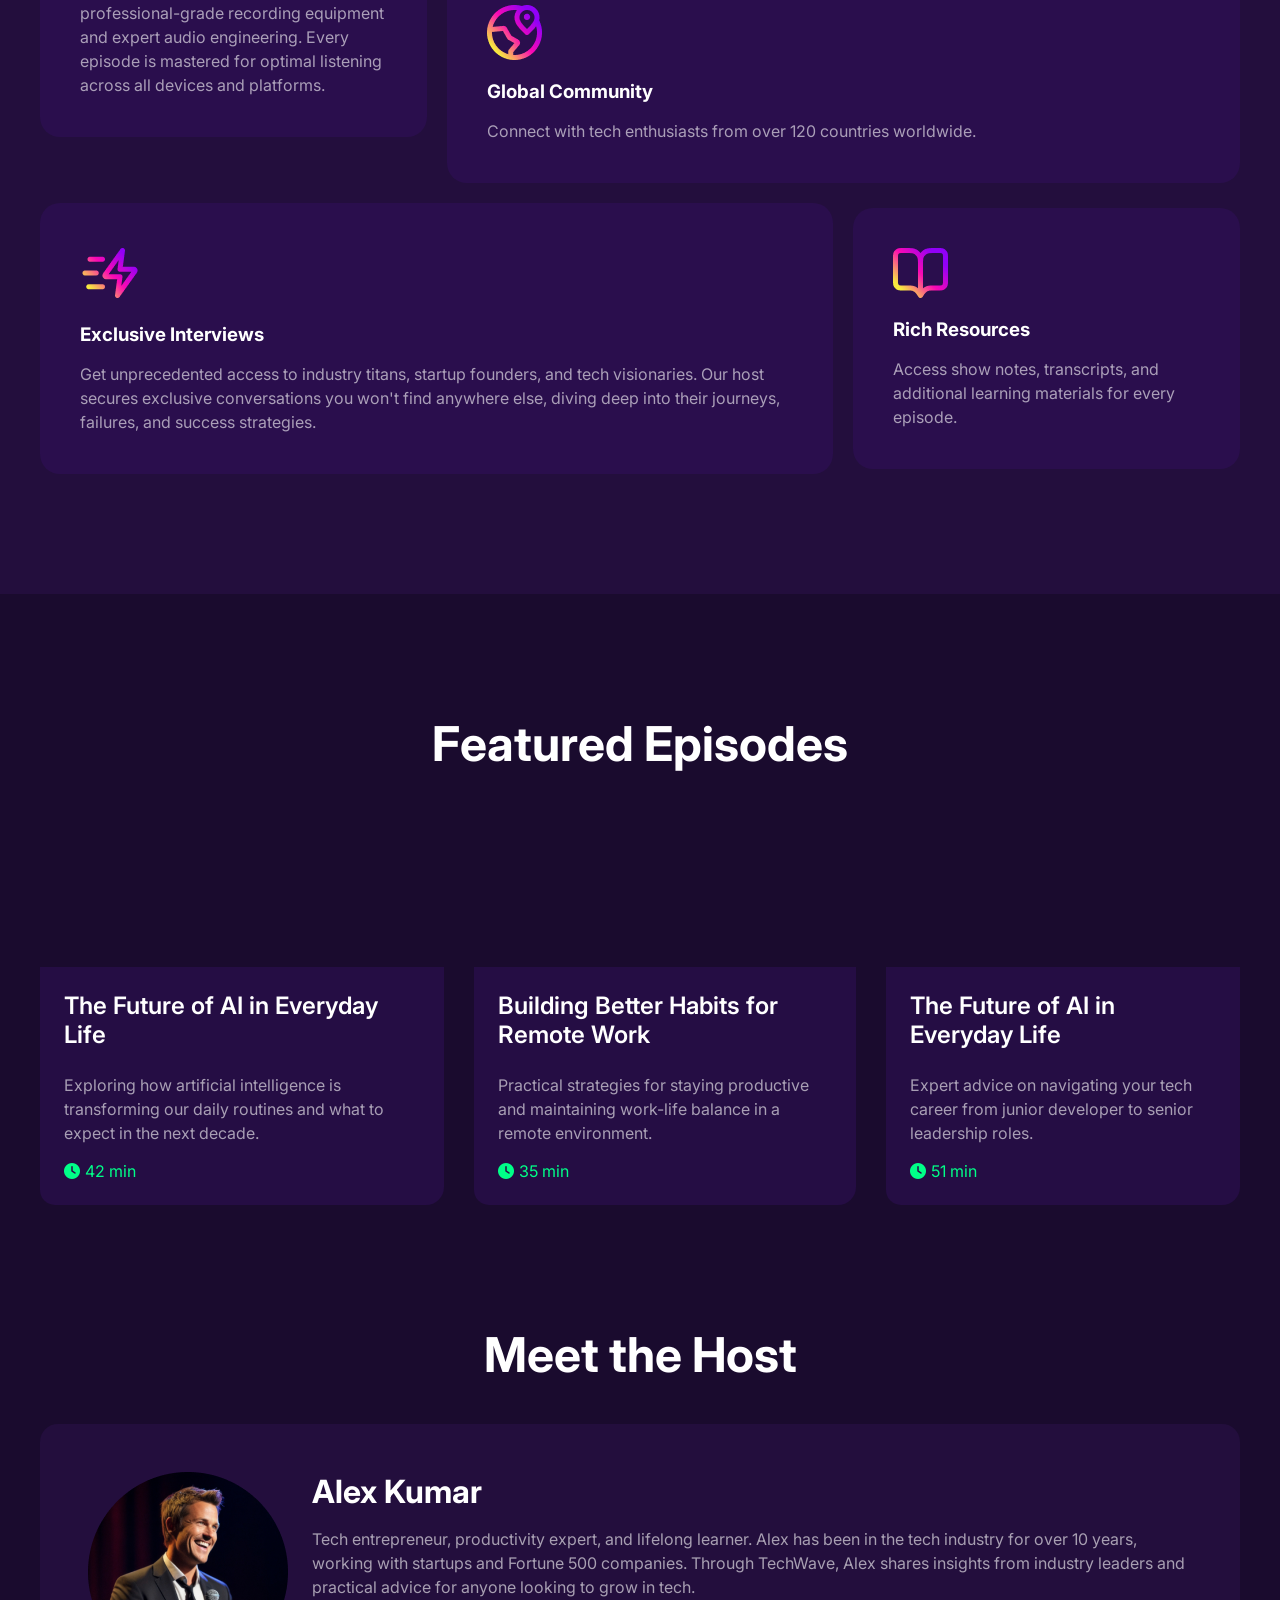
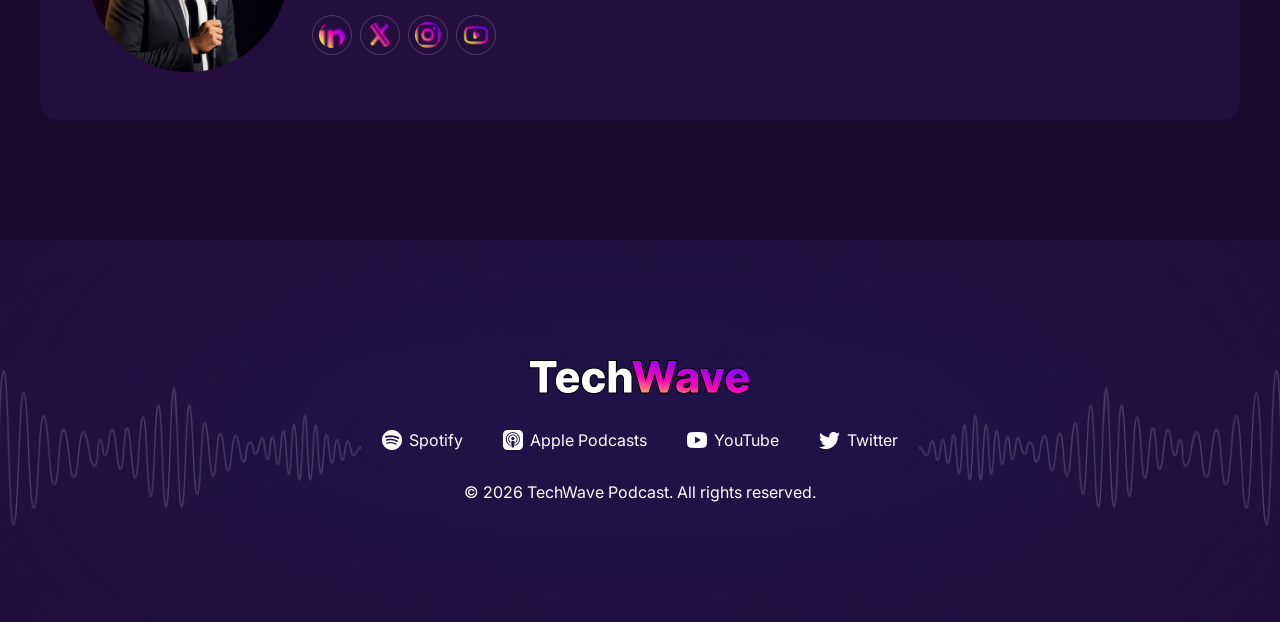
==== commit 6e387918: "some working hero banner" ====
--- a/index.html
+++ b/index.html
@@ -34,13 +34,13 @@
         </nav>
     </header>
     <main>
-        <section id=" hero-section" class="bg-dark hide">
+        <section id="hero-section" class="bg-dark section-pd">
             <div class=" container">
                 <img class="hero-micro-img" src="./assets/microphone.png" alt="">
                 <button class="hero-btn">New</button>
-                <h1 class="hide">TechWave</h1>
-                <p class="hide">Your daily dose of tech insights, productivity hacks, and personal growth</p>
-                <div class="hero-button hide">
+                <h1 class="">TechWave</h1>
+                <p class="">Your daily dose of tech insights, productivity hacks, and personal growth</p>
+                <div class="hero-button ">
                     <button class="spotify-btn"><img src="./assets/spotify.png" alt="">Listen On Spotify</button>
                     <button>Subscrib</button>
                 </div>
--- a/style.css
+++ b/style.css
@@ -84,7 +84,7 @@
     align-items: center;
 }
 
-#hero-section {
+/* #hero-section {
     background-image: url('./assets/hero-bg.png');
     background-position: center;
     background-repeat: no-repeat;
@@ -94,6 +94,12 @@
     text-align: center;
     margin: 0 auto;
     padding: 40px 0px;
+} */
+
+#hero-section{
+    background-image: url('./assets/hero-bg.png');
+    background-size: cover;
+    background-repeat: no-repeat;
 }
 
 /* .hero-button{
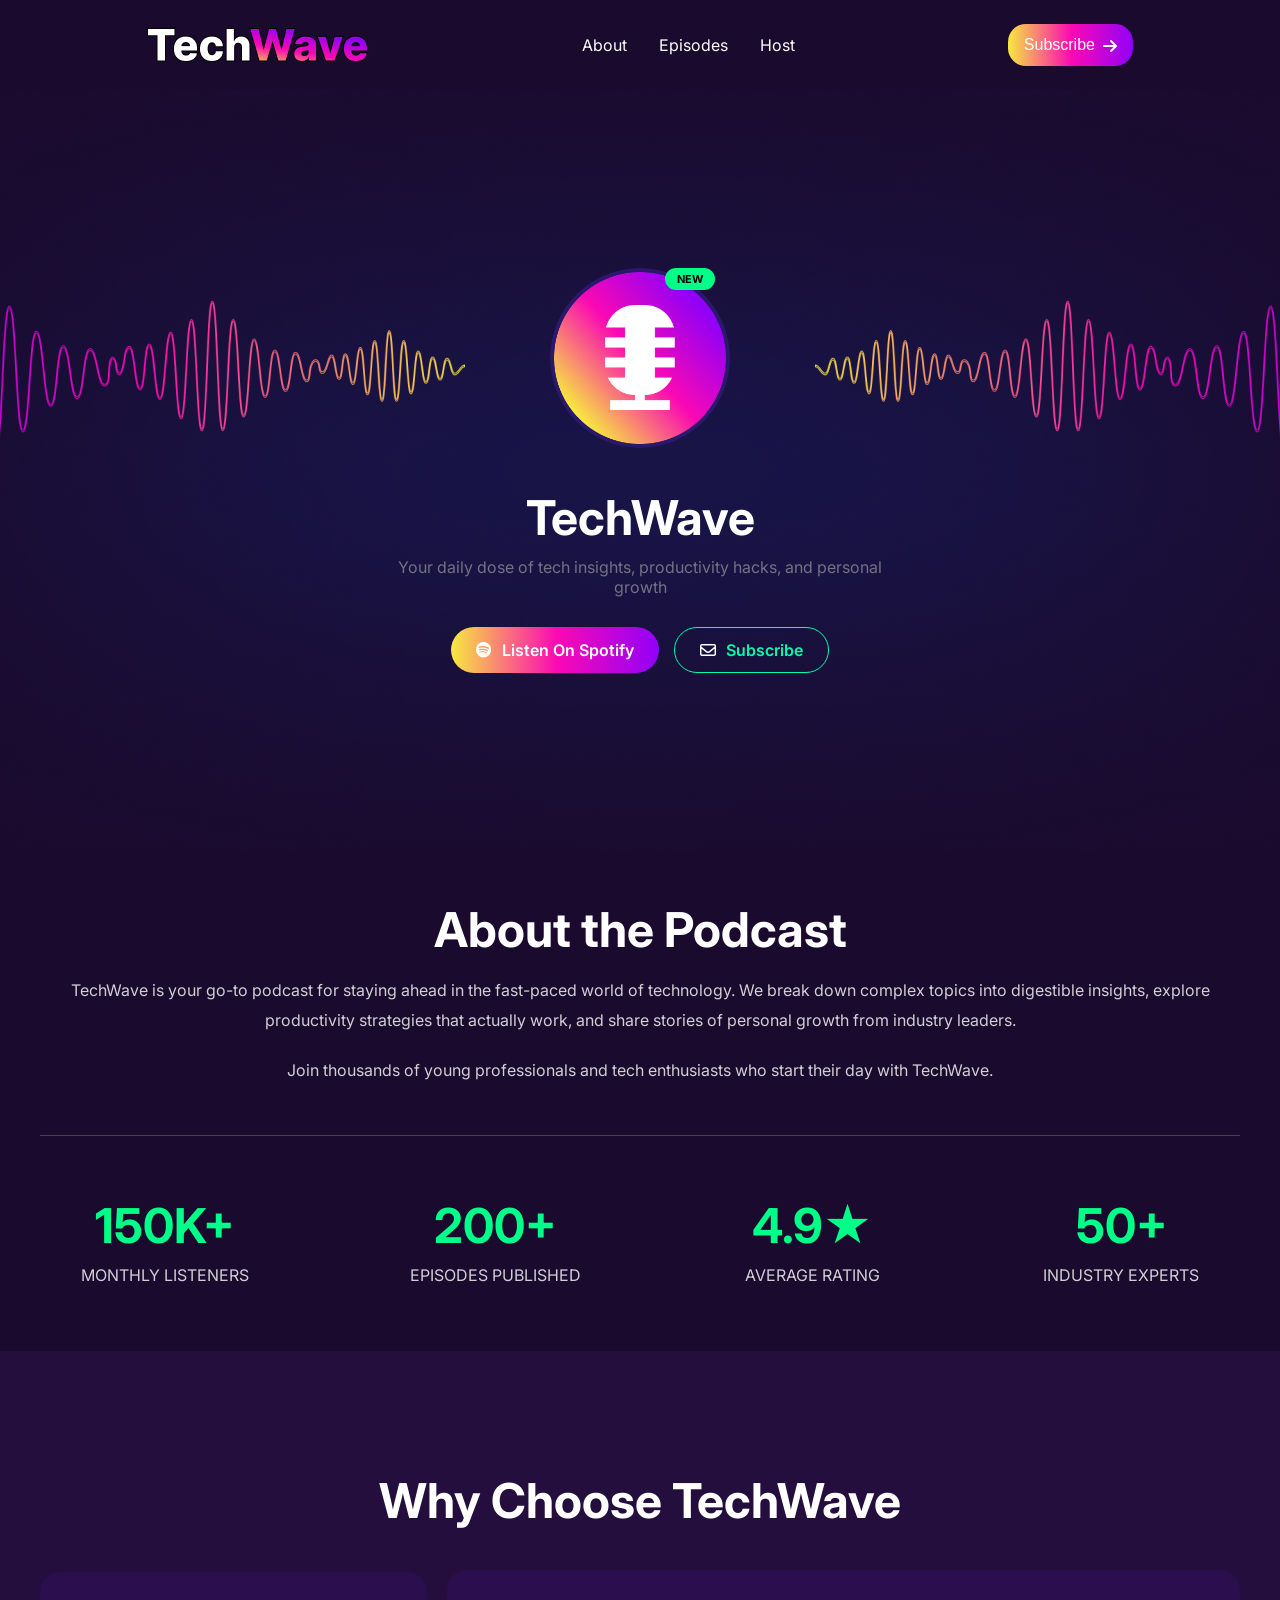
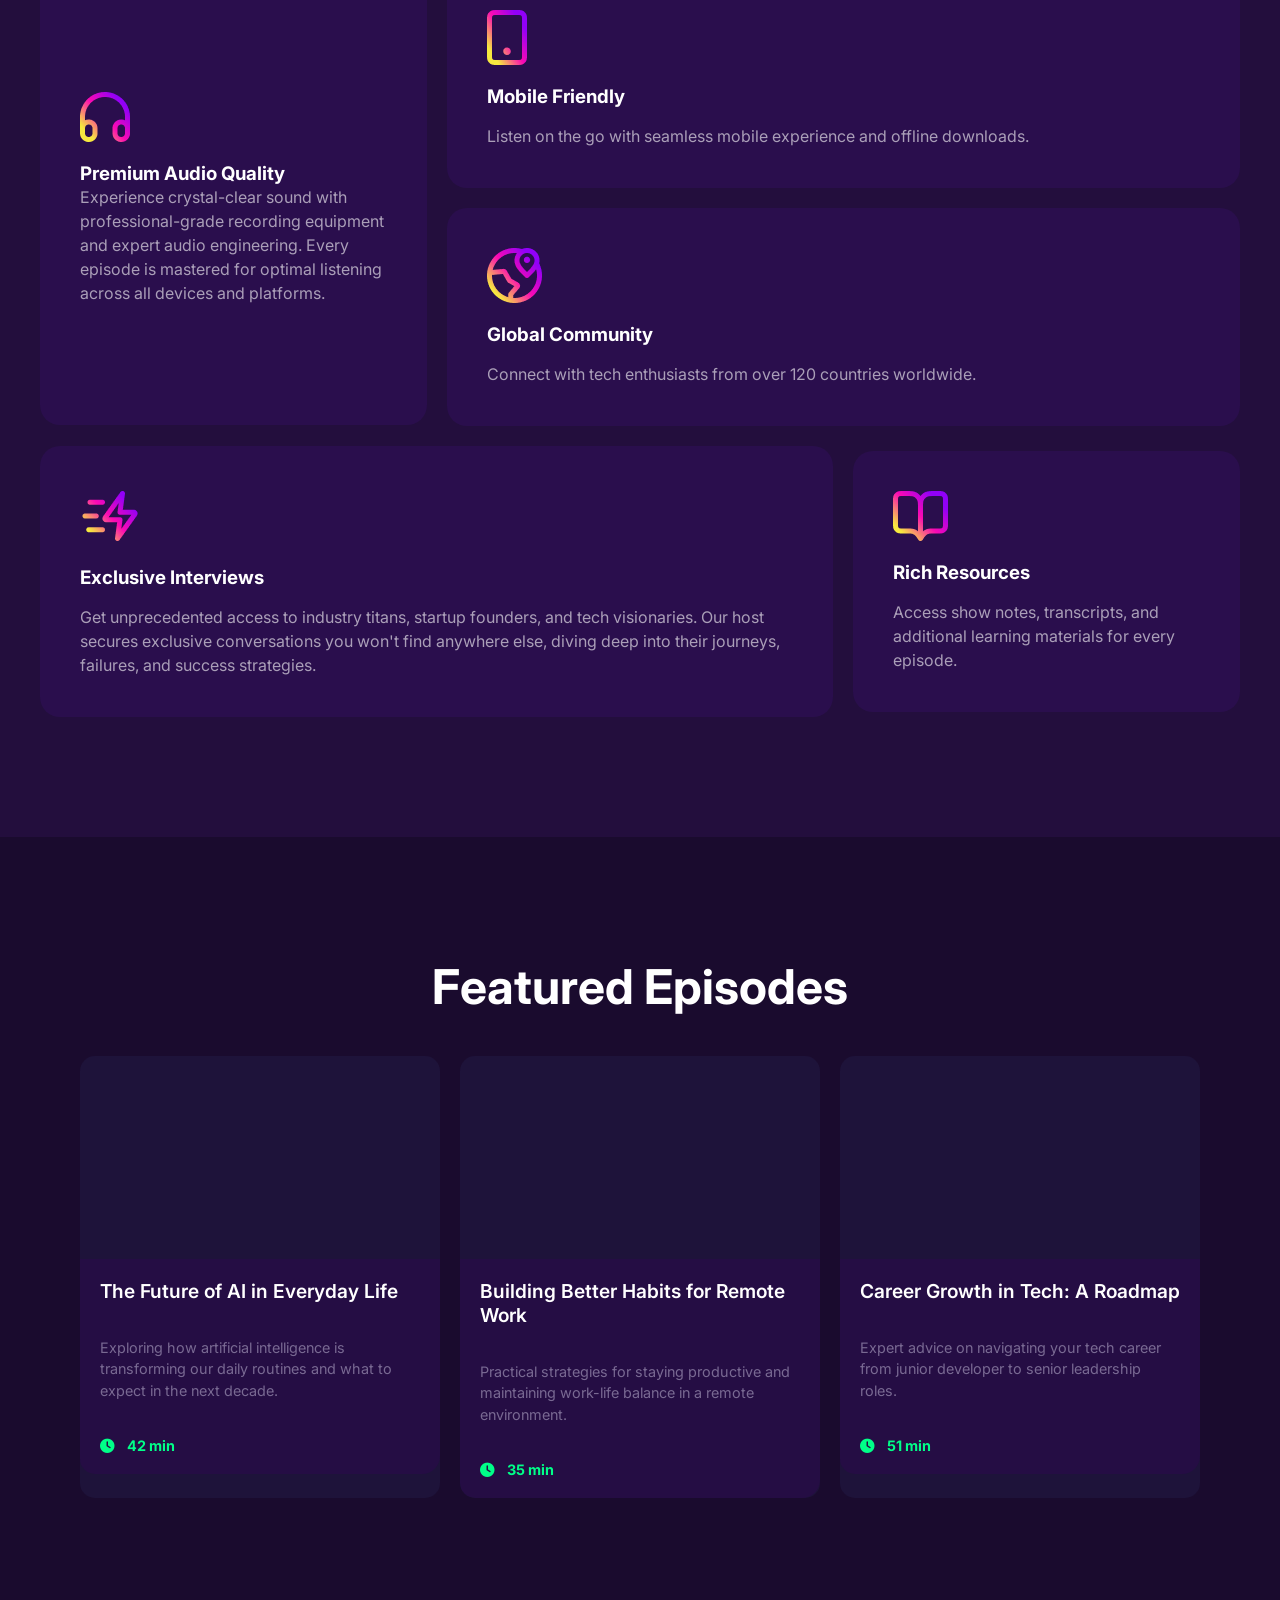
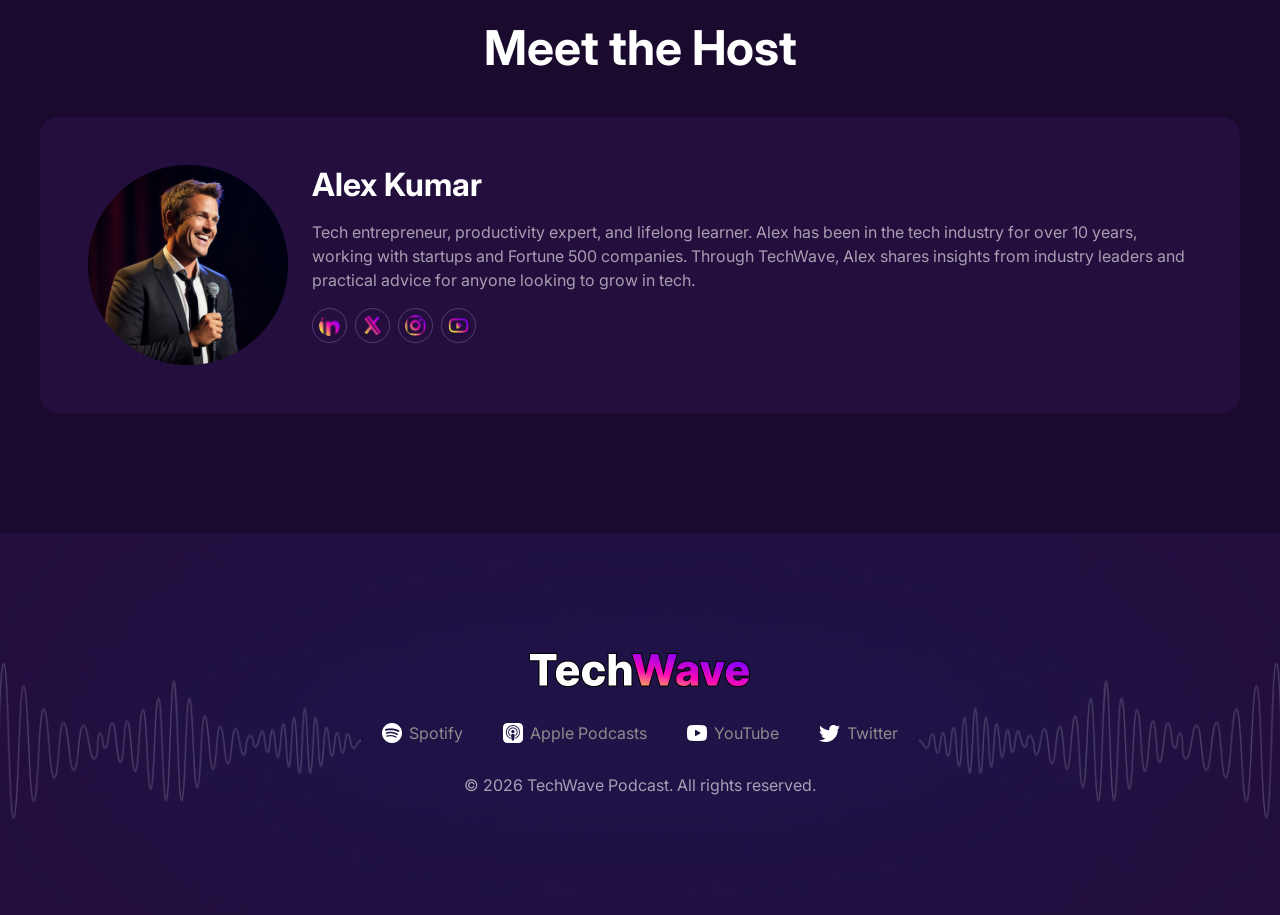
==== commit 7950f70a: "changed some lastly all file & woked on device responsive" ====
--- a/index.html
+++ b/index.html
@@ -1,200 +1,354 @@
-<!DOCTYPE html>
+<!doctype html>
 <html lang="en">
-
-<head>
-    <meta charset="UTF-8">
-    <meta name="viewport" content="width=device-width, initial-scale=1.0">
+  <head>
+    <meta charset="UTF-8" />
+    <meta name="viewport" content="width=device-width, initial-scale=1.0" />
     <!-- font awosome -->
-    <link rel="stylesheet" href="https://cdnjs.cloudflare.com/ajax/libs/font-awesome/6.5.1/css/all.min.css">
+    <link
+      rel="stylesheet"
+      href="https://cdnjs.cloudflare.com/ajax/libs/font-awesome/6.5.1/css/all.min.css"
+    />
+    <link
+      rel="stylesheet"
+      href="https://cdnjs.cloudflare.com/ajax/libs/font-awesome/6.4.0/css/all.min.css"
+    />
 
     <!-- font style -->
     <link
-        href="https://fonts.googleapis.com/css2?family=Inter:ital,opsz,wght@0,14..32,100..900;1,14..32,100..900&family=Open+Sans:ital,wght@0,300..800;1,300..800&display=swap"
-        rel="stylesheet">
-    <link rel="stylesheet" href="./style.css">
+      href="https://fonts.googleapis.com/css2?family=Inter:ital,opsz,wght@0,14..32,100..900;1,14..32,100..900&family=Open+Sans:ital,wght@0,300..800;1,300..800&display=swap"
+      rel="stylesheet"
+    />
+    <link rel="stylesheet" href="./style.css" />
     <title>TECHWAVE</title>
+  </head>
 
-
-
-</head>
-
-<body>
+  <body>
     <header class="bg-dark">
-        <nav class="header container">
-            <img src="./assets/TechWave.png" alt="">
-            <ul class="menu">
-                <li>About</li>
-                <li>Episodes</li>
-                <li>Host</li>
-            </ul>
-            <button class="subs-btn">
-                Subscribe <i class="fa-solid fa-arrow-right"></i>
-            </button>
-            <span class="hamberger"><i class="fa-solid fa-bars"></i></span>
-        </nav>
+      <nav class="header container">
+        <img src="./assets/TechWave.png" alt="" />
+        <ul class="menu">
+          <li>About</li>
+          <li>Episodes</li>
+          <li>Host</li>
+        </ul>
+        <button class="subs-btn">
+          Subscribe <i class="fa-solid fa-arrow-right"></i>
+        </button>
+        <span class="hamberger"><i class="fa-solid fa-bars"></i></span>
+      </nav>
     </header>
     <main>
-        <section id="hero-section" class="bg-dark section-pd">
-            <div class=" container">
-                <img class="hero-micro-img" src="./assets/microphone.png" alt="">
-                <button class="hero-btn">New</button>
-                <h1 class="">TechWave</h1>
-                <p class="">Your daily dose of tech insights, productivity hacks, and personal growth</p>
-                <div class="hero-button ">
-                    <button class="spotify-btn"><img src="./assets/spotify.png" alt="">Listen On Spotify</button>
-                    <button>Subscrib</button>
-                </div>
-            </div>
-        </section>
-        <section id="about" class="bg-dark">
-            <div class="container">
-                <div class="about-details">
-                    <h2 class="about-title">About the Podcast</h2>
-                    <p class="about-paragraph">TechWave is your go-to podcast for staying ahead in the fast-paced world
-                        of technology. We break down complex topics into digestible insights, explore productivity
-                        strategies that actually work, and share stories of personal growth from industry leaders.
-                    </p> <br>
-                    <p class="about-paragraph">Join thousands of young professionals and tech enthusiasts who start
-                        their day with TechWave.</p>
-                </div>
-            </div>
-        </section>
-        <section id="counter-card" class="bg-dark">
-            <div class="counter-details container">
-                <div class="stat-card">
-                    <h1 class="stat-number">150K+</h1>
-                    <p class="stat-label">MONTHLY LISTENERS</p>
-                </div>
-                <div class="stat-card">
-                    <h1 class="stat-number">200+</h1>
-                    <p class="stat-label">Episodes Published</p>
-                </div>
-                <div class="stat-card">
-                    <h1 class="stat-number">4.9<i class="fa-solid fa-star"></i></h1>
-                    <p class="stat-label">Average Rating</p>
-                </div>
-                <div class="stat-card">
-                    <h1 class="stat-number">50+</h1>
-                    <p class="stat-label">Industry Experts</p>
-                </div>
-            </div>
-        </section>
-        <section id="choose" class="bg-light section-pd">
-            <div class="container">
-                <h1>Why Choose TechWave</h1>
-                <div class="choose-grid">
-                    <div class="every-card card-audio">
-                        <img src="./assets/headphone.png" alt="">
-                        <h3>Premium Audio Quality</h3>
-                        <p>Experience crystal-clear sound with professional-grade recording equipment and expert audio
-                            engineering. Every episode is mastered for optimal listening across all devices and
-                            platforms.</p>
-                    </div>
-                    <div class="every-card card-mobile">
-                        <img src="./assets/device.png" alt="">
-                        <h3>Mobile Friendly</h3>
-                        <p>Listen on the go with seamless mobile experience and offline downloads.</p>
-                    </div>
-                    <div class="every-card card-global">
-                        <img src="./assets/location.png" alt="">
-                        <h3>Global Community</h3>
-                        <p>Connect with tech enthusiasts from over 120 countries worldwide.</p>
-                    </div>
-                    <div class="every-card card-exclusive">
-                        <img src="./assets/zap-fast.png" alt="">
-                        <h3>Exclusive Interviews</h3>
-                        <p>Get unprecedented access to industry titans, startup founders, and tech visionaries. Our host
-                            secures exclusive conversations you won't find anywhere else, diving deep into their
-                            journeys, failures, and success strategies.</p>
-                    </div>
-                    <div class="every-card card-resources">
-                        <img src="./assets/resource.png" alt="">
-                        <h3>Rich Resources</h3>
-                        <p>Access show notes, transcripts, and additional learning materials for every episode.</p>
-                    </div>
-                </div>
+      <section id="hero-section" class="podcast-card">
+        <div class="hero-section">
+          <div class="center-circle">
+            <img class="mic-icon" src="./assets/microphone.png" alt="" />
+            <span class="new-badge">NEW</span>
+          </div>
+        </div>
+        <div class="content-section">
+          <h1>TechWave</h1>
+          <p>
+            Your daily dose of tech insights, productivity hacks, and personal
+            growth
+          </p>
+          <div class="button-group">
+            <a href="#" class="btn spotify-btn">
+              <i class="fab fa-spotify"></i> Listen On Spotify
+            </a>
+            <a href="#" class="btn subscribe-btn">
+              <i class="far fa-envelope"></i>Subscribe
+            </a>
+          </div>
+        </div>
+      </section>
+      <section id="about" class="bg-dark">
+        <div class="container">
+          <div class="about-details">
+            <h2 class="about-title">About the Podcast</h2>
+            <p class="about-paragraph">
+              TechWave is your go-to podcast for staying ahead in the fast-paced
+              world of technology. We break down complex topics into digestible
+              insights, explore productivity strategies that actually work, and
+              share stories of personal growth from industry leaders.
+            </p>
+            <br />
+            <p class="about-paragraph">
+              Join thousands of young professionals and tech enthusiasts who
+              start their day with TechWave.
+            </p>
+          </div>
+        </div>
+      </section>
+      <section id="counter-card" class="bg-dark">
+        <div class="counter-details container">
+          <div class="stat-card">
+            <h1 class="stat-number">150K+</h1>
+            <p class="stat-label">MONTHLY LISTENERS</p>
+          </div>
+          <div class="stat-card">
+            <h1 class="stat-number">200+</h1>
+            <p class="stat-label">Episodes Published</p>
+          </div>
+          <div class="stat-card">
+            <h1 class="stat-number">4.9★</h1>
+            <p class="stat-label">Average Rating</p>
+          </div>
+          <div class="stat-card">
+            <h1 class="stat-number">50+</h1>
+            <p class="stat-label">Industry Experts</p>
+          </div>
+        </div>
+      </section>
+      <section id="choose" class="bg-light section-pd">
+        <div class="container">
+          <h1>Why Choose TechWave</h1>
+          <div class="choose-grid">
+            <div class="every-card card-audio">
+              <img src="./assets/headphone.png" alt="" />
+              <h3>Premium Audio Quality</h3>
+              <p class="">
+                Experience crystal-clear sound with professional-grade recording
+                equipment and expert audio engineering. Every episode is
+                mastered for optimal listening across all devices and platforms.
+              </p>
+            </div>
+            <div class="every-card card-mobile">
+              <img src="./assets/device.png" alt="" />
+              <h3>Mobile Friendly</h3>
+              <p>
+                Listen on the go with seamless mobile experience and offline
+                downloads.
+              </p>
+            </div>
+            <div class="every-card card-global">
+              <img src="./assets/location.png" alt="" />
+              <h3>Global Community</h3>
+              <p>
+                Connect with tech enthusiasts from over 120 countries worldwide.
+              </p>
+            </div>
+            <div class="every-card card-exclusive">
+              <img src="./assets/zap-fast.png" alt="" />
+              <h3>Exclusive Interviews</h3>
+              <p>
+                Get unprecedented access to industry titans, startup founders,
+                and tech visionaries. Our host secures exclusive conversations
+                you won't find anywhere else, diving deep into their journeys,
+                failures, and success strategies.
+              </p>
+            </div>
+            <div class="every-card card-resources">
+              <img src="./assets/resource.png" alt="" />
+              <h3>Rich Resources</h3>
+              <p>
+                Access show notes, transcripts, and additional learning
+                materials for every episode.
+              </p>
+            </div>
+          </div>
+        </div>
+      </section>
+      <section id="feature-and-meet" class="bg-dark section-pd">
+        <!-- <div class="container">
+          <h1>Featured Episodes</h1>
+          <div class="feature-card-detail">
+            <div class="feature-card">
+              <iframe
+                width="360"
+                height="314"
+                src="https://www.youtube.com/embed/dv9q7Ema40k?si=XiiEvRZKAvc3rh8G&amp;controls=0"
+                title="YouTube video player"
+                frameborder="0"
+                allow="
+                  accelerometer;
+                  autoplay;
+                  clipboard-write;
+                  encrypted-media;
+                  gyroscope;
+                  picture-in-picture;
+                  web-share;
+                "
+                referrerpolicy="strict-origin-when-cross-origin"
+                allowfullscreen
+              >
+              </iframe>
 
-            </div>
-        </section> 
-        <section id="feature-and-meet" class="bg-dark section-pd">
-            <div class="container">
-                <h1>Featured Episodes</h1>
-                <div class="feature-card-detail">
-                    <div class="feature-card">
-                        <iframe src="https://www.youtube.com/embed/dv9q7Ema40k?si=HwSnEKuu4X5U2QjG"
-                            title="YouTube video player" frameborder="0"
-                            allow="accelerometer; autoplay; clipboard-write; encrypted-media; gyroscope; picture-in-picture; web-share"
-                            referrerpolicy="strict-origin-when-cross-origin" allowfullscreen>
-                        </iframe>
-
-                        <div class="feature-info">
-                            <h3>The Future of AI in Everyday Life</h3>
-                            <p>Exploring how artificial intelligence is transforming our daily routines and what to
-                                expect
-                                in the next decade.</p>
-                            <span class="min-count"><i class="fa-solid fa-clock"></i>42 min</span>
-                        </div>
-                    </div>
-                    <div class="feature-card">
-                        <iframe src="https://www.youtube.com/embed/dv9q7Ema40k?si=HwSnEKuu4X5U2QjG"
-                            title="YouTube video player" frameborder="0"
-                            allow="accelerometer; autoplay; clipboard-write; encrypted-media; gyroscope; picture-in-picture; web-share"
-                            referrerpolicy="strict-origin-when-cross-origin" allowfullscreen></iframe>
-                        <div class="feature-info">
-                            <h3>Building Better Habits for Remote Work</h3>
-                            <p>Practical strategies for staying productive and maintaining work-life balance in a remote
-                                environment.</p>
-                            <span class="min-count"><i class="fa-solid fa-clock"></i>35 min</span>
-                        </div>
-                    </div>
-                    <div class="feature-card">
-                        <iframe src="https://www.youtube.com/embed/dv9q7Ema40k?si=HwSnEKuu4X5U2QjG"
-                            title="YouTube video player" frameborder="0"
-                            allow="accelerometer; autoplay; clipboard-write; encrypted-media; gyroscope; picture-in-picture; web-share"
-                            referrerpolicy="strict-origin-when-cross-origin" allowfullscreen></iframe>
-                        <div class="feature-info">
-                            <h3>The Future of AI in Everyday Life</h3>
-                            <p>Expert advice on navigating your tech career from junior developer to senior leadership
-                                roles.</p>
-                            <span class="min-count"><i class="fa-solid fa-clock"></i>51 min</span>
-                        </div>
-                    </div>
-                </div>
-
-            </div>
-            <div class="container padding-t">
-                <h1>Meet the Host</h1>
-                <div class="meet-info bg-light">
-                    <img src="./assets/host.png" alt="">
-                    <div>
-                        <h3 class="hoster-name">Alex Kumar</h3>
-                        <p class="host-speach">Tech entrepreneur, productivity expert, and lifelong learner. Alex has been in the tech industry for over 10 years, working with startups and Fortune 500 companies. Through TechWave, Alex shares insights from industry leaders and practical advice for anyone looking to grow in tech.</p>
-                        <ul class="host-social">
-                            <li><img src="./assets/linkedin.png" alt=""></li>
-                            <li><img src="./assets/x.png" alt=""></li>                            
-                            <li><img src="./assets/instagram.png" alt=""></li>                            
-                            <li><img src="./assets/youtube.png" alt=""></li>
-                        </ul>
-                    </div>
-                </div>
-               
-
-            </div>
-        </section>
+              <div class="feature-info">
+                <h3>The Future of AI in Everyday Life</h3>
+                <p>
+                  Exploring how artificial intelligence is transforming our
+                  daily routines and what to expect in the next decade.
+                </p>
+                <span class="min-count"
+                  ><i class="fa-solid fa-clock"></i>42 min</span
+                >
+              </div>
+            </div>
+            <div class="feature-card">
+              <iframe
+                width="360"
+                height="315"
+                src="https://www.youtube.com/embed/ObA4ne4TVsE?si=NDyI00OFOxGx_UaO&amp;controls=0"
+                title="YouTube video player"
+                frameborder="0"
+                allow="
+                  accelerometer;
+                  autoplay;
+                  clipboard-write;
+                  encrypted-media;
+                  gyroscope;
+                  picture-in-picture;
+                  web-share;
+                "
+                referrerpolicy="strict-origin-when-cross-origin"
+                allowfullscreen
+              ></iframe>
+              <div class="feature-info">
+                <h3>Building Better Habits for Remote Work</h3>
+                <p>
+                  Practical strategies for staying productive and maintaining
+                  work-life balance in a remote environment.
+                </p>
+                <span class="min-count"
+                  ><i class="fa-solid fa-clock"></i>35 min</span
+                >
+              </div>
+            </div>
+            <div class="feature-card">
+              <iframe
+                width="360"
+                height="314"
+                src="https://www.youtube.com/embed/XmWkcePhf84?si=MS6Oj7smzQ144_HB&amp;controls=0"
+                title="YouTube video player"
+                frameborder="0"
+                allow="
+                  accelerometer;
+                  autoplay;
+                  clipboard-write;
+                  encrypted-media;
+                  gyroscope;
+                  picture-in-picture;
+                  web-share;
+                "
+                referrerpolicy="strict-origin-when-cross-origin"
+                allowfullscreen
+              ></iframe>
+              <div class="feature-info">
+                <h3>Career Growth in Tech: A Roadmap</h3>
+                <p>
+                  Expert advice on navigating your tech career from junior
+                  developer to senior leadership roles.
+                </p>
+                <span class="min-count"
+                  ><i class="fa-solid fa-clock"></i>51 min</span
+                >
+              </div>
+            </div>
+          </div>
+        </div> -->
+        <div class="container">
+          <h1>Featured Episodes</h1>
+          <div class="feature-card-detail">
+            <div class="feature-card">
+              <div class="video-container">
+                <iframe
+                  src="https://www.youtube.com/embed/dv9q7Ema40k?si=HgEbNgrCuhlNJAG8"
+                  title="YouTube video player"
+                  frameborder="0"
+                  allowfullscreen
+                ></iframe>
+              </div>
+              <div class="feature-info">
+                <h3>The Future of AI in Everyday Life</h3>
+                <p>
+                  Exploring how artificial intelligence is transforming our
+                  daily routines and what to expect in the next decade.
+                </p>
+                <span class="min-count"
+                  ><i class="fa-solid fa-clock"></i> 42 min</span>
+              </div>
+            </div>
+            <div class="feature-card">
+              <div class="video-container">
+                <iframe
+                  src="https://www.youtube.com/embed/XmWkcePhf84?si=poZTJ904OxiYN1t6"
+                  title="YouTube video player"
+                  frameborder="0"
+                  allowfullscreen
+                ></iframe>
+              </div>
+              <div class="feature-info">
+                <h3>Building Better Habits for Remote Work</h3>
+                <p>
+                  Practical strategies for staying productive and maintaining work-life balance in a remote environment.
+                </p>
+                <span class="min-count"
+                  ><i class="fa-solid fa-clock"></i> 35 min</span>
+              </div>
+            </div>
+            <div class="feature-card">
+              <div class="video-container">
+                <iframe
+                  src="https://www.youtube.com/embed/ObA4ne4TVsE?si=hu5jky4Q1lNIScBN"
+                  title="YouTube video player"
+                  frameborder="0"
+                  allowfullscreen
+                ></iframe>
+              </div>
+              <div class="feature-info">
+                <h3>Career Growth in Tech: A Roadmap</h3>
+                <p>
+                  Expert advice on navigating your tech career from junior developer to senior leadership roles.
+                </p>
+                <span class="min-count"
+                  ><i class="fa-solid fa-clock"></i> 51 min</span>
+              </div>
+            </div>
+          </div>
+        </div>
+        <div class="container padding-t">
+          <h1>Meet the Host</h1>
+          <div class="meet-info bg-light">
+            <img src="./assets/host.png" alt="" />
+            <div>
+              <h3 class="hoster-name">Alex Kumar</h3>
+              <p class="host-speach">
+                Tech entrepreneur, productivity expert, and lifelong learner.
+                Alex has been in the tech industry for over 10 years, working
+                with startups and Fortune 500 companies. Through TechWave, Alex
+                shares insights from industry leaders and practical advice for
+                anyone looking to grow in tech.
+              </p>
+              <ul class="host-social">
+                <li><img src="./assets/linkedin.png" alt="" /></li>
+                <li><img src="./assets/x.png" alt="" /></li>
+                <li><img src="./assets/instagram.png" alt="" /></li>
+                <li><img src="./assets/youtube.png" alt="" /></li>
+              </ul>
+            </div>
+          </div>
+        </div>
+      </section>
     </main>
     <footer id="footer" class="bg-dark section-pd">
-        <div class="footer-section container">
-            <img src="./assets/TechWave.png" alt="">
-            <div class="footer-icon">
-                <p><span class="icon"><img src="./assets/spotify.png" alt="">Spotify</span></p>
-                <!-- <span class="icon"><img src="./assets/spotify.png" alt="">Spotify</span> -->
-                <span class="icon"><img src="./assets/apple-podcast.png" alt="">Apple Podcasts</span>
-                <span class="icon"><img src="./assets/youtube-podcast.png" alt="">YouTube</span>
-                <span class="icon"><img src="./assets/twitter.png" alt="">Twitter</span>
-            </div>
-            <p>© 2026 TechWave Podcast. All rights reserved.</p>
-        </div>
+      <div class="footer-section container">
+        <img src="./assets/TechWave.png" alt="" />
+        <div class="footer-icon">
+          <span class="icon"
+            ><img src="./assets/spotify.png" alt="" />Spotify</span
+          >
+          <span class="icon"
+            ><img src="./assets/apple-podcast.png" alt="" />Apple Podcasts</span
+          >
+          <span class="icon"
+            ><img src="./assets/youtube-podcast.png" alt="" />YouTube</span
+          >
+          <span class="icon"
+            ><img src="./assets/twitter.png" alt="" />Twitter</span
+          >
+        </div>
+        <p>© 2026 TechWave Podcast. All rights reserved.</p>
+      </div>
     </footer>
-</body>
-
-</html>+  </body>
+</html>
--- a/style.css
+++ b/style.css
@@ -1,447 +1,753 @@
 * {
-    margin: 0;
-    padding: 0;
-    box-sizing: border-box;
-    color: #ffffff;
-}
-
+  margin: 0;
+  padding: 0;
+  box-sizing: border-box;
+  color: #ffffff;
+}
+p {
+  opacity: 60%;
+}
 body {
-    /* background-color: #1A0B2E; */
-    font-family: "Inter", sans-serif;
-    font-style: normal;
+  /* background-color: #1A0B2E; */
+  font-family: "Inter", sans-serif;
+  font-style: normal;
 }
 
 .container {
-    max-width: 1200px;
-    margin: 0 auto;
+  max-width: 1200px;
+  margin: 0 auto;
 }
 
 .bg-light {
-    background-color: #230E3D;
+  background-color: #230e3d;
 }
 
 .bg-dark {
-    background-color: #1A0B2E;
+  background-color: #1a0b2e;
 }
 
 .section-pd {
-    padding: 120px 0px;
+  padding: 120px 0px;
 }
 
 /* nav style start */
 .header {
+  display: flex;
+  justify-content: space-around;
+  margin: 0 auto;
+  padding: 24px 0px;
+  align-items: center;
+}
+
+.menu {
+  list-style: none;
+  display: flex;
+  gap: 32px;
+  align-items: center;
+}
+
+.subs-btn {
+  font-size: 16px;
+  font-weight: 500;
+  color: #fff;
+  padding: 12px 16px;
+  background: linear-gradient(90deg, #f7e93f 0%, #fb09b4 51%, #9100f8 100%);
+  border: none;
+  border-radius: 18px;
+}
+
+.subs-btn i {
+  margin-left: 4px;
+  vertical-align: middle;
+}
+
+.subs-btn:hover i {
+  transform: translateX(4px);
+  transition: 0.3s;
+}
+
+.menu > li,
+.hamberger {
+  color: #fff;
+}
+
+.hamberger {
+  display: none;
+}
+
+.spotify-btn {
+  font-size: 16px;
+  font-weight: 500;
+  color: #fff;
+  padding: 12px 16px;
+  background: linear-gradient(90deg, #f7e93f 0%, #fb09b4 51%, #9100f8 100%);
+  border: none;
+  border-radius: 18px;
+  align-items: center;
+}
+
+.podcast-card {
+  display: flex;
+  background-color: #0b022d;
+  background-image: url("./assets/hero-bg.png");
+  background-size: cover;
+  background-position: center;
+  background-repeat: no-repeat;
+  min-height: 760px;
+  flex-direction: column;
+  justify-content: center;
+  align-items: center;
+  text-align: center;
+  padding: 101px 0px;
+}
+
+.center-circle {
+  position: relative;
+  display: flex;
+  justify-content: center;
+  align-items: center;
+  margin-bottom: 40px;
+  width: 180px;
+  height: 180px;
+  background-image: url("./assets/hero-circle.png");
+  background-size: cover;
+  background-position: center;
+  border-radius: 50%;
+}
+
+.mic-icon {
+  width: 70px;
+  height: auto;
+  z-index: 2;
+}
+
+.new-badge {
+  position: absolute;
+  top: 0px;
+  right: 15px;
+  background: #00FF88;
+  color: #000;
+  padding: 4px 12px;
+  border-radius: 20px;
+  font-size: 11px;
+  font-weight: bold;
+  z-index: 3;
+}
+
+.content-section h1 {
+  font-size: 48px;
+  margin: 0 0 10px 0;
+  font-weight: 700;
+}
+
+.content-section p {
+  color: #b0b0b0;
+  font-size: 16px;
+  max-width: 500px;
+  margin: 0 auto 30px auto;
+}
+
+.button-group {
+  display: flex;
+  justify-content: center;
+  gap: 15px;
+}
+
+.btn {
+  padding: 12px 25px;
+  border-radius: 30px;
+  text-decoration: none;
+  font-weight: 600;
+  display: flex;
+  align-items: center;
+  gap: 10px;
+  transition: 0.3s;
+}
+
+.spotify-btn {
+  background: linear-gradient(90deg, #f7e93f 0%, #fb09b4 51%, #9100f8 100%);
+  color: white;
+}
+
+.subscribe-btn {
+  border: 1px solid #00ffaa;
+  color: #00ffaa;
+}
+
+.subscribe-btn:hover {
+  background: rgba(0, 255, 170, 0.1);
+}
+
+/* .hero-button{
     display: flex;
-    justify-content: space-around;
-    margin: 0 auto;
-    padding: 24px 0px;
+    justify-content: center;
+    gap: 5px;
+}
+.hero-circle-img{
+    position: absolute;
+}
+.hero-micro-img{
+    position: absolute;
+} */
+
+/* about css style */
+
+#about {
+  padding: 50px 0px;
+  text-align: center;
+}
+
+.about-title {
+  font-size: 48px;
+  font-weight: 700;
+  margin-bottom: 16px;
+}
+
+.about-paragraph {
+  font-size: 16px;
+  font-weight: 400;
+  line-height: 30px;
+  opacity: 80%;
+  align-items: center;
+}
+
+.about-details {
+  /* max-width: 1200px; */
+  margin: 0 auto;
+}
+
+/* #counter-card{
+    padding: 50px 0px;
+} */
+
+.stat-card {
+  align-items: center;
+}
+
+.stat-number {
+  color: #00ff88;
+  font-size: 48px;
+  font-weight: 700;
+  padding: 10px;
+}
+
+.stat-number i.fa-solid.fa-star {
+  font-size: 30px;
+  color: #00ff88;
+}
+
+.stat-label {
+  font-size: 16px;
+  font-weight: 400;
+  opacity: 80%;
+  margin-bottom: 16px;
+  text-transform: uppercase;
+}
+
+.counter-details {
+  padding: 50px 0px;
+  display: flex;
+  gap: 80px;
+  justify-content: space-around;
+  text-align: center;
+  border-top: 1px solid #434343;
+}
+
+.hide {
+  display: none;
+}
+
+/* choose */
+#choose h1,
+#feature-and-meet h1 {
+  font-size: 48px;
+  font-weight: 70px;
+  padding-bottom: 40px;
+  text-align: center;
+}
+
+.choose-grid {
+  display: grid;
+  grid-template-columns: repeat(3, 1fr);
+  gap: 20px;
+  align-items: center;
+}
+
+/* .card-audio, .card-mobile, .card-global, .card-exclusive, .card-resources{
+    border: 1px solid red;
+} */
+
+.card-audio {
+  grid-row: span 2;
+}
+
+.card-mobile,
+.card-global,
+.card-exclusive {
+  grid-column: span 2;
+}
+
+.every-card {
+  padding: 40px;
+  border-radius: 20px;
+  background-color: rgba(53, 17, 101, 0.4);
+}
+
+.every-card > p {
+  opacity: 60%;
+  line-height: 24px;
+  font-size: 16px;
+  color: #fff;
+  padding-top: 16px;
+}
+
+.every-card.card-audio img {
+  padding: 80px 0px 16px 0px;
+}
+.every-card.card-audio p {
+  padding: 0px 0px 80px 0px;
+}
+
+.every-card img {
+  padding: 0px 0px 16px 0px;
+}
+
+/* feature card */
+.feature-card-detail {
+  display: flex;
+  gap: 30px;
+}
+
+.feature-info {
+  padding: 24px;
+  background-color: #250d44;
+  border-radius: 0px 0px 18px 15px;
+}
+
+.feature-info h3 {
+  font-size: 24px;
+  font-weight: 600;
+  padding-bottom: 24px;
+}
+
+.feature-info p {
+  font-size: 16px;
+  line-height: 24px;
+  opacity: 60%;
+  padding-bottom: 16px;
+}
+
+.min-count {
+  color: #00ff88;
+}
+
+i.fa-solid.fa-clock {
+  color: #00ff88;
+  margin-right: 5px;
+}
+
+/* meeet host  */
+.padding-t {
+  padding-top: 120px;
+}
+
+.meet-info {
+  display: flex;
+  gap: 24px;
+  padding: 48px;
+  border-radius: 18px;
+}
+
+.hoster-name {
+  padding-bottom: 16px;
+  font-size: 32px;
+  font-weight: 500px;
+}
+
+.host-speach {
+  font-size: 16px;
+  line-height: 24px;
+  opacity: 60%;
+  padding-bottom: 16px;
+}
+
+.host-social {
+  display: flex;
+  gap: 8px;
+  list-style: none;
+}
+
+.host-social li img {
+  border: 1px solid #533c72;
+  padding: 6px;
+  border-radius: 50%;
+  width: 35px;
+  height: 35px;
+}
+
+#footer {
+  background-image: url("./assets/footer-bg.png");
+  background-size: cover;
+  background-position: center;
+  background-repeat: no-repeat;
+  /* padding: 60px 0; */
+  color: #fff;
+}
+
+.footer-section {
+  text-align: center;
+}
+
+.footer-icon {
+  display: grid;
+  grid-template-columns: repeat(4, auto);
+  justify-content: center;
+  align-items: center;
+  gap: 40px;
+}
+
+.footer-icon .icon {
+  display: flex;
+  align-items: center;
+  gap: 7px;
+}
+
+.footer-section > img,
+.footer-icon {
+  margin-bottom: 32px;
+}
+.footer-icon .icon {
+  color: #8d8c8c;
+}
+
+.feature-card-detail {
+  display: flex;
+  gap: 20px;
+  justify-content: center;
+  flex-wrap: wrap;
+}
+
+.feature-card {
+  background-color: #1e133a;
+  border-radius: 15px;
+  overflow: hidden;
+  width: 360px;
+  display: flex;
+  flex-direction: column;
+  transition: transform 0.3s ease;
+}
+
+.video-container {
+  position: relative;
+  width: 100%;
+  padding-top: 56.25%;
+}
+
+.video-container iframe {
+  position: absolute;
+  top: 0;
+  left: 0;
+  width: 100%;
+  height: 100%;
+}
+.feature-info {
+  padding: 20px;
+}
+
+.feature-info h3 {
+  margin: 0 0 10px 0;
+  font-size: 1.2rem;
+}
+
+.feature-info p {
+  color: #b1a7c7;
+  font-size: 0.9rem;
+  line-height: 1.5;
+  margin-bottom: 20px;
+}
+
+.min-count {
+  color: #00ff88;
+  font-weight: bold;
+  font-size: 0.9rem;
+  display: flex;
+  align-items: center;
+  gap: 8px;
+}
+
+
+/* Subtle Mic Icon rotation on hover */
+.mic-icon:hover {
+  transform: rotate(360deg);
+  transition: transform 0.3s ease;
+}
+
+
+/* responsive code */
+@media screen and (max-width: 576px) {
+  .new-badge:hover {
+    transform: rotate(360deg);
+    transition: 2s;
+  }
+  .feature-card {
+    width: 460px;
+  }
+
+  .feature-card-detail {
+    flex-direction: center;
+  }
+
+  .subscribe-btn:hover {
+    transform: rotate(360deg);
+    transition: 2s;
+  }
+  .section-pd {
+    padding: 40px 0px;
+  }
+  .feature-card-detail {
+    justify-content: center;
+  }
+
+  .padding-t {
+    padding-top: 40px;
+  }
+
+  .meet-info {
+    margin: 0px 20px;
+    flex-direction: column;
+    text-align: center;
+    display: flex;
+    flex-direction: column;
     align-items: center;
-}
-
-.menu {
-    list-style: none;
-    display: flex;
-    gap: 32px;
-    align-items: center;
-}
-
-.subs-btn {
+    text-align: center;
+    justify-content: center;
+  }
+
+  .meet-info img {
+    width: 60%;
+  }
+
+  .host-social {
+    justify-content: center;
+  }
+
+  .menu,
+  .subs-btn {
+    display: none;
+  }
+
+  .hamberger {
+    display: inline;
+  }
+
+  .header {
+    gap: 115px;
+  }
+  .subs-btn:hover {
     font-size: 16px;
     font-weight: 500;
     color: #fff;
     padding: 12px 16px;
-    background: linear-gradient(90deg, #F7E93F 0%, #FB09B4 51%, #9100F8 100%);
-    border: none;
+    background: none;
+    border: 1px solid red;
     border-radius: 18px;
-}
-
-.subs-btn i {
-    margin-left: 4px;
-    vertical-align: middle;
-}
-
-.subs-btn:hover i {
-    transform: translateX(4px);
-    transition: 0.3s;
-}
-
-.menu>li,
-.hamberger {
-    color: #fff;
-}
-
-.hamberger {
+  }
+
+  .footer-icon {
+    grid-template-columns: repeat(2, auto);
+    gap: 16px;
+  }
+
+  #choose h1,
+  #feature-and-meet h1 {
+    font-size: 32px;
+  }
+
+  .feature-info {
+    margin: 0px 0px;
+  }
+
+  .choose-grid {
+    grid-template-columns: repeat(1, 1fr);
+    gap: 20px 0px;
+    margin: 0px 20px;
+  }
+
+  /* .counter-details {
+    flex-direction: column;
+    gap: 40px;
+  } */
+  .counter-details {
+    display: flex;
+    flex-direction: row;
+    flex-wrap: wrap;
+    gap: 40px;
+    justify-content: center;
+    padding: 50px 0px;
+  }
+
+  .counter-details > div {
+    flex: 0 0 calc(50% - 20px);
+    min-width: 150px;
+    text-align: center;
+  }
+
+  .about-title {
+    font-size: 32px;
+    font-weight: 700;
+    margin-bottom: 16px;
+  }
+  .every-card.card-audio img {
+    padding: 0px 0px 16px 0px;
+  }
+  .every-card.card-audio p {
+    padding: 0px 0px 16px 0px;
+  }
+  .podcast-card {
+    padding: 0px 0px;
+  }
+  .about-details {
+    padding: 0px 20px;
+  }
+  .content-section {
+    padding: 0px 20px;
+  }
+  #choose h1,
+  #feature-and-meet h1 {
+    padding-bottom: 24px;
+  }
+}
+
+@media screen and (max-width: 768px) {
+  .new-badge:hover {
+    transform: rotate(360deg);
+    transition: 2s;
+  }
+  .feature-card {
+    width: 460px;
+  }
+
+  .feature-card-detail {
+    flex-direction: center;
+  }
+
+  .subscribe-btn:hover {
+    transform: rotate(360deg);
+    transition: 2s;
+  }
+  .section-pd {
+    padding: 40px 0px;
+  }
+  .feature-card-detail {
+    justify-content: center;
+  }
+
+  .padding-t {
+    padding-top: 40px;
+  }
+
+  .meet-info {
+    margin: 0px 20px;
+    flex-direction: column;
+    text-align: center;
+    display: flex;
+    flex-direction: column;
+    align-items: center;
+    text-align: center;
+    justify-content: center;
+  }
+
+  .meet-info img {
+    width: 60%;
+  }
+
+  .host-social {
+    justify-content: center;
+  }
+
+  .menu,
+  .subs-btn {
     display: none;
-}
-
-.spotify-btn {
+  }
+
+  .hamberger {
+    display: inline;
+  }
+
+  .header {
+    gap: 115px;
+  }
+  .subs-btn:hover {
     font-size: 16px;
     font-weight: 500;
     color: #fff;
     padding: 12px 16px;
-    background: linear-gradient(90deg, #F7E93F 0%, #FB09B4 51%, #9100F8 100%);
-    border: none;
+    background: none;
+    border: 1px solid red;
     border-radius: 18px;
-    align-items: center;
-}
-
-/* #hero-section {
-    background-image: url('./assets/hero-bg.png');
-    background-position: center;
-    background-repeat: no-repeat;
-    background-size: cover;
-    align-items: center;
-    justify-content: center;
+  }
+
+  .footer-icon {
+    grid-template-columns: repeat(2, auto);
+    gap: 16px;
+  }
+
+  #choose h1,
+  #feature-and-meet h1 {
+    font-size: 32px;
+  }
+
+  .feature-info {
+    margin: 0px 0px;
+  }
+
+  .choose-grid {
+    grid-template-columns: repeat(1, 1fr);
+    gap: 20px 0px;
+    margin: 0px 20px;
+  }
+
+  /* .counter-details {
+    flex-direction: column;
+    gap: 40px;
+  } */
+  .counter-details {
+    display: flex;
+    flex-direction: row;
+    flex-wrap: wrap;
+    gap: 40px;
+    justify-content: center;
+    padding: 50px 0px;
+  }
+
+  .counter-details > div {
+    flex: 0 0 calc(50% - 20px);
+    min-width: 150px;
     text-align: center;
-    margin: 0 auto;
-    padding: 40px 0px;
-} */
-
-#hero-section{
-    background-image: url('./assets/hero-bg.png');
-    background-size: cover;
-    background-repeat: no-repeat;
-}
-
-/* .hero-button{
-    display: flex;
-    justify-content: center;
-    gap: 5px;
-}
-.hero-circle-img{
-    position: absolute;
-}
-.hero-micro-img{
-    position: absolute;
-} */
-
-
-
-
-/* about css style */
-
-#about {
-    padding: 50px 0px;
-    text-align: center;
-}
-
-.about-title {
-    font-size: 48px;
+  }
+
+  .about-title {
+    font-size: 32px;
     font-weight: 700;
     margin-bottom: 16px;
-}
-
-.about-paragraph {
-    font-size: 16px;
-    font-weight: 400;
-    line-height: 30px;
-    opacity: 80%;
-    align-items: center;
-}
-
-.about-details {
-    max-width: 1200px;
-    margin: 0 auto;
-}
-
-/* #counter-card{
-    padding: 50px 0px;
-} */
-.stat-card {
-    align-items: center;
-}
-
-.stat-number {
-    color: #00FF88;
-    font-size: 48px;
-    font-weight: 700;
-    padding: 10px;
-}
-
-.stat-number i.fa-solid.fa-star {
-    font-size: 30px;
-    color: #00FF88;
-}
-
-.stat-label {
-    font-size: 16px;
-    font-weight: 400;
-    opacity: 80%;
-    margin-bottom: 16px;
-    text-transform: uppercase;
-}
-
-.counter-details {
-    padding: 50px 0px;
-    display: flex;
-    gap: 80px;
-    justify-content: space-around;
-    text-align: center;
-    border-top: 1px solid #434343;
-}
-
-.hide {
-    display: none;
-}
-
-/* choose */
-#choose h1,
-#feature-and-meet h1 {
-    font-size: 48px;
-    font-weight: 70px;
-    padding-bottom: 40px;
-    text-align: center;
-}
-
-.choose-grid {
-    display: grid;
-    grid-template-columns: repeat(3, 1fr);
-    gap: 20px;
-    align-items: center;
-}
-
-/* .card-audio, .card-mobile, .card-global, .card-exclusive, .card-resources{
-    border: 1px solid red;
-} */
-
-.card-audio {
-    grid-row: span 2;
-}
-
-.card-mobile,
-.card-global,
-.card-exclusive {
-    grid-column: span 2;
-}
-
-.every-card {
-    padding: 40px;
-    border-radius: 20px;
-    background-color: rgba(53, 17, 101, 0.4);
-}
-
-.every-card>p {
-    opacity: 60%;
-    line-height: 24px;
-    font-size: 16px;
-    color: #fff;
-    padding-top: 16px;
-}
-
-.every-card.card-audio img {
-    padding: 55px 0px 16px 0px;
-}
-
-.every-card img {
+  }
+  .every-card.card-audio img {
     padding: 0px 0px 16px 0px;
-}
-
-
-
-
-/* feature card */
-.feature-card-detail {
-    display: flex;
-    gap: 30px;
-
-}
-
-.feature-info {
-    padding: 24px;
-    background-color: #250D44;
-    border-radius: 0px 0px 18px 15px;
-}
-
-.feature-info h3 {
-    font-size: 24px;
-    font-weight: 600;
+  }
+  .every-card.card-audio p {
+    padding: 0px 0px 16px 0px;
+  }
+  .podcast-card {
+    padding: 0px 0px;
+  }
+  .about-details {
+    padding: 0px 20px;
+  }
+  .content-section {
+    padding: 0px 20px;
+  }
+  #choose h1,
+  #feature-and-meet h1 {
     padding-bottom: 24px;
-}
-
-.feature-info p {
-    font-size: 16px;
-    line-height: 24px;
-    opacity: 60%;
-    padding-bottom: 16px;
-}
-
-.min-count {
-    color: #00FF88;
-}
-
-i.fa-solid.fa-clock {
-    color: #00FF88;
-    margin-right: 5px;
-}
-
-/* meeet host  */
-.padding-t {
-    padding-top: 120px;
-}
-
-.meet-info {
-    display: flex;
-    gap: 24px;
-    padding: 48px;
-    border-radius: 18px;
-}
-
-.hoster-name {
-    padding-bottom: 16px;
-    font-size: 32px;
-    font-weight: 500px;
-}
-
-.host-speach {
-    font-size: 16px;
-    line-height: 24px;
-    opacity: 60%;
-    padding-bottom: 16px;
-}
-
-.host-social {
-    display: flex;
-    gap: 8px;
-    list-style: none;
-}
-
-.host-social li img {
-    border: 1px solid #533C72;
-    padding: 6px;
-    border-radius: 50%;
-    width: 40px;
-    height: 40px;
-}
-
-
-
-#footer {
-    background-image: url('./assets/footer-bg.png');
-    background-size: cover;
-    background-position: center;
-    background-repeat: no-repeat;
-    /* padding: 60px 0; */
-    color: #fff;
-}
-
-.footer-section {
-    text-align: center;
-}
-
-.footer-icon {
-    display: grid;
-    grid-template-columns: repeat(4, auto);
-    justify-content: center;
-    align-items: center;
-    gap: 40px;
-}
-
-.footer-icon .icon {
-    display: flex;
-    align-items: center;
-    gap: 7px;
-}
-
-.footer-section>img,
-.footer-icon {
-    margin-bottom: 32px;
-}
-
-
-
-
-
-
-
-
-
-
-
-
-
-
-
-
-
-
-/* responsive code */
-
-@media screen and (max-width:576px) {
-
-    .section-pd {
-        padding: 40px 0px;
-    }
-
-    .padding-t {
-        padding-top: 40px;
-    }
-
-    .meet-info {
-        margin: 0px 20px;
-        flex-direction: column;
-        text-align: center;
-        display: flex;
-        flex-direction: column;
-        align-items: center;
-        text-align: center;
-        justify-content: center;
-    }
-
-    .meet-info img {
-        width: 60%;
-    }
-
-    .host-social {
-        justify-content: center;
-    }
-
-    .menu,
-    .subs-btn {
-        display: none;
-    }
-
-    .hamberger {
-        display: inline;
-    }
-
-    .header {
-        gap: 115px;
-    }
-
-    .footer-icon {
-        grid-template-columns: repeat(2, auto);
-        gap: 16px;
-    }
-
-    #choose h1,
-    #feature-and-meet h1 {
-        font-size: 32px;
-    }
-
-    .feature-card-detail {
-        flex-direction: column;
-    }
-
-    .feature-info {
-        margin: 0px 20px;
-    }
-
-    .choose-grid {
-        grid-template-columns: repeat(1, 1fr);
-        gap: 20px 0px;
-        margin: 0px 20px;
-    }
-
-    .counter-details {
-        flex-direction: column;
-        gap: 40px;
-
-    }
-
-    .about-title {
-        font-size: 32px;
-        font-weight: 700;
-        margin-bottom: 16px;
-    }
-
-
-}+  }
+}
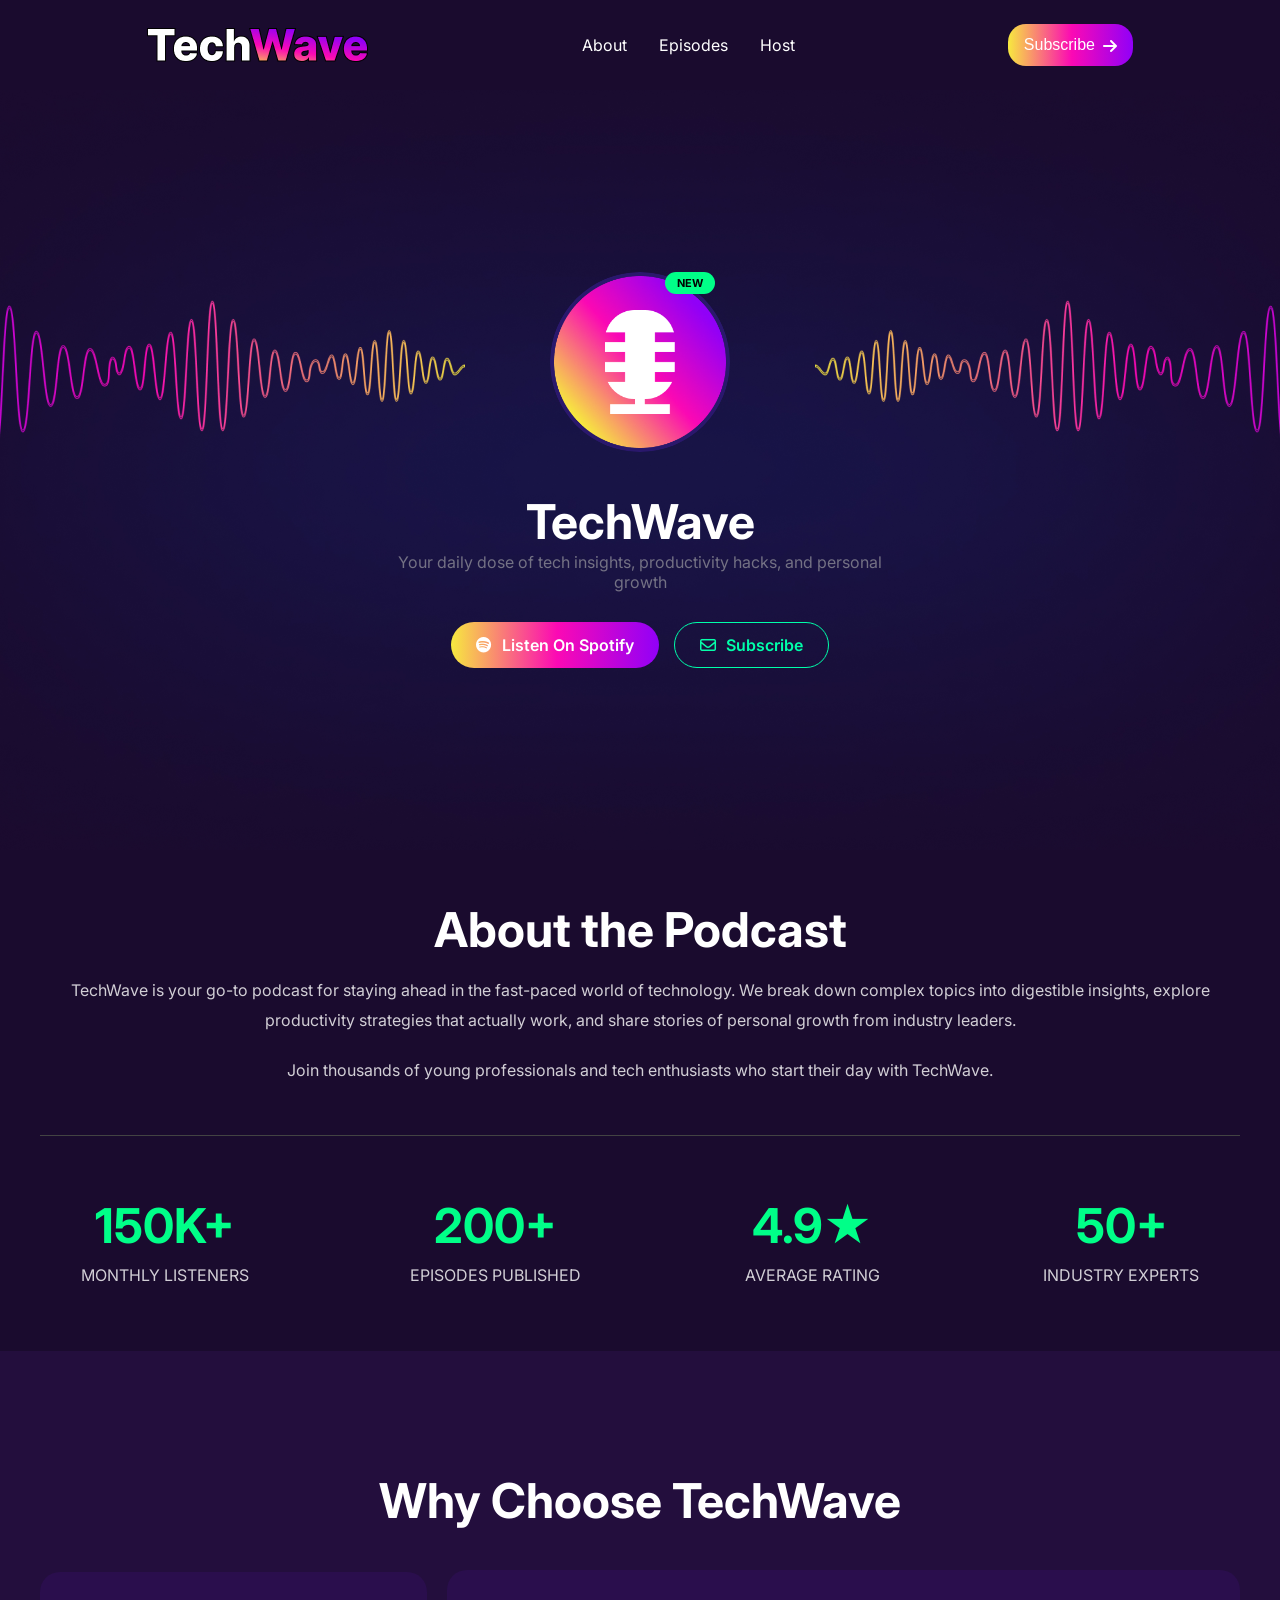
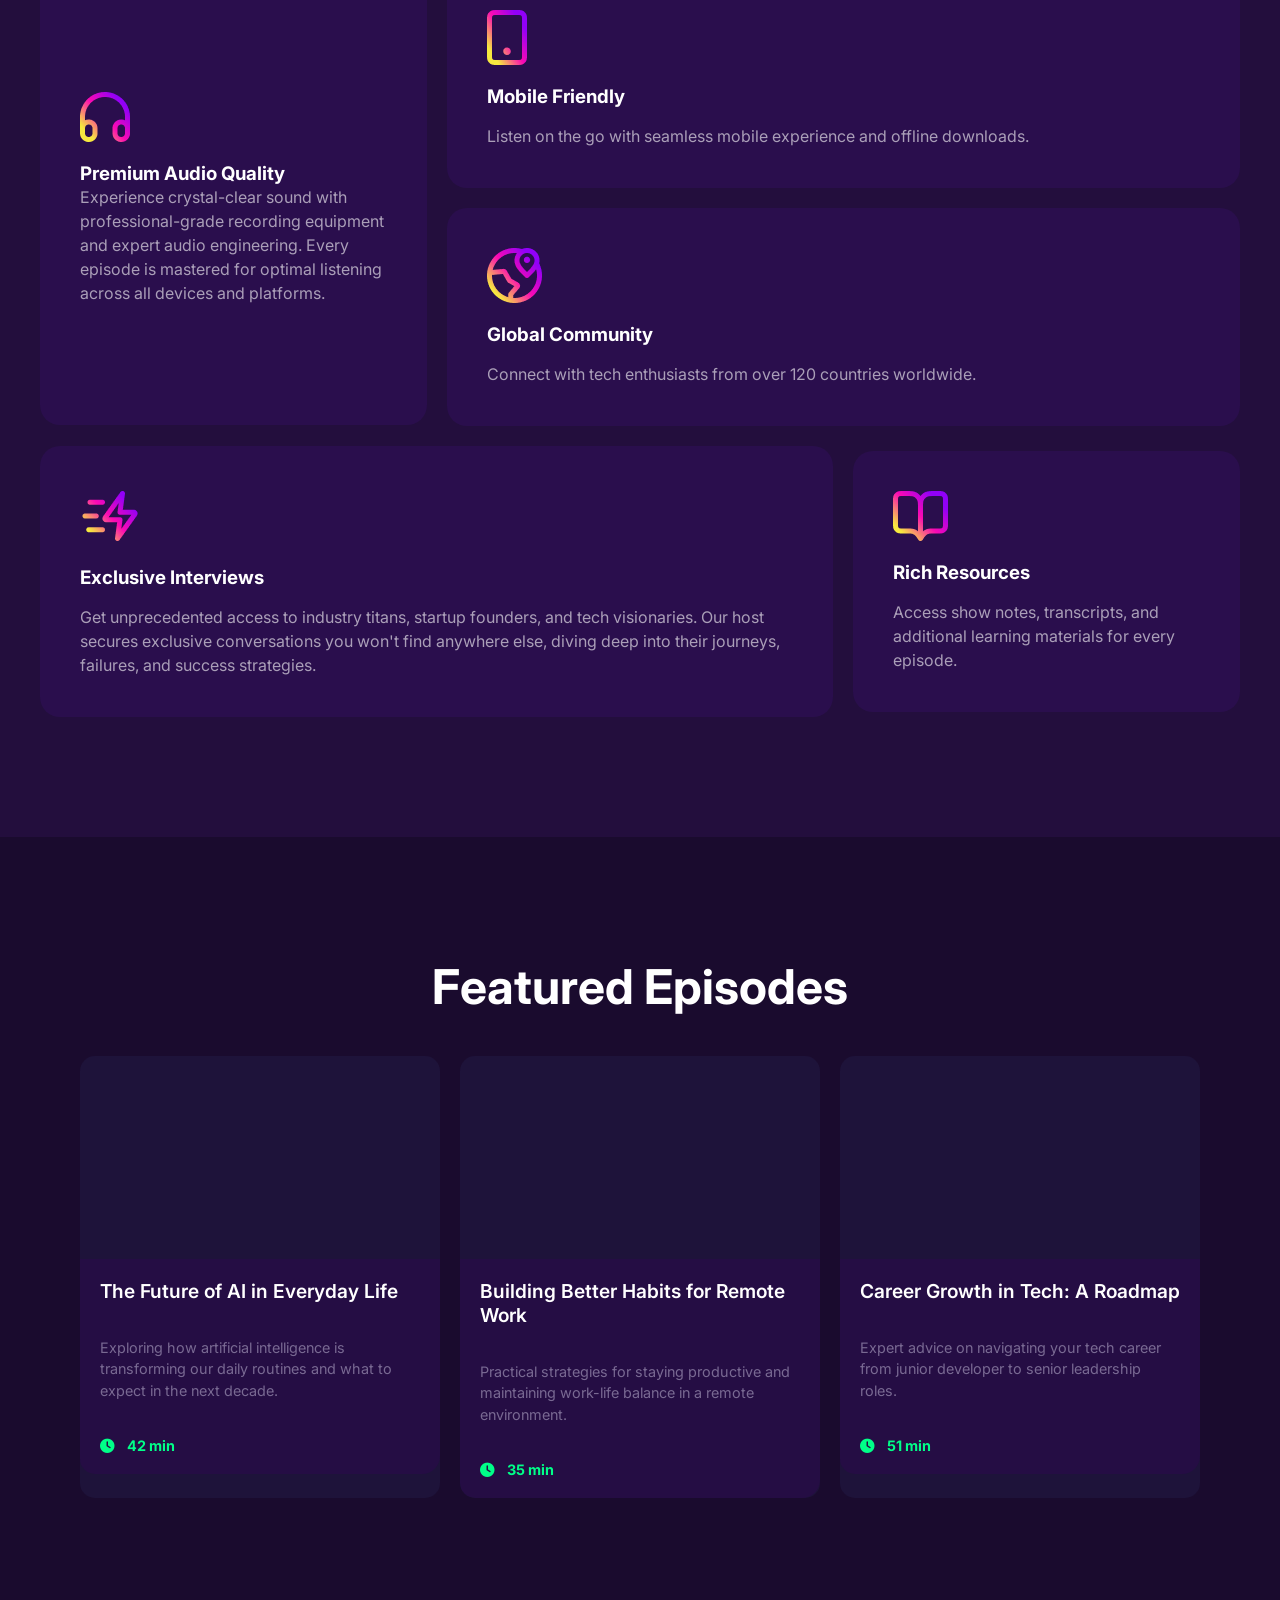
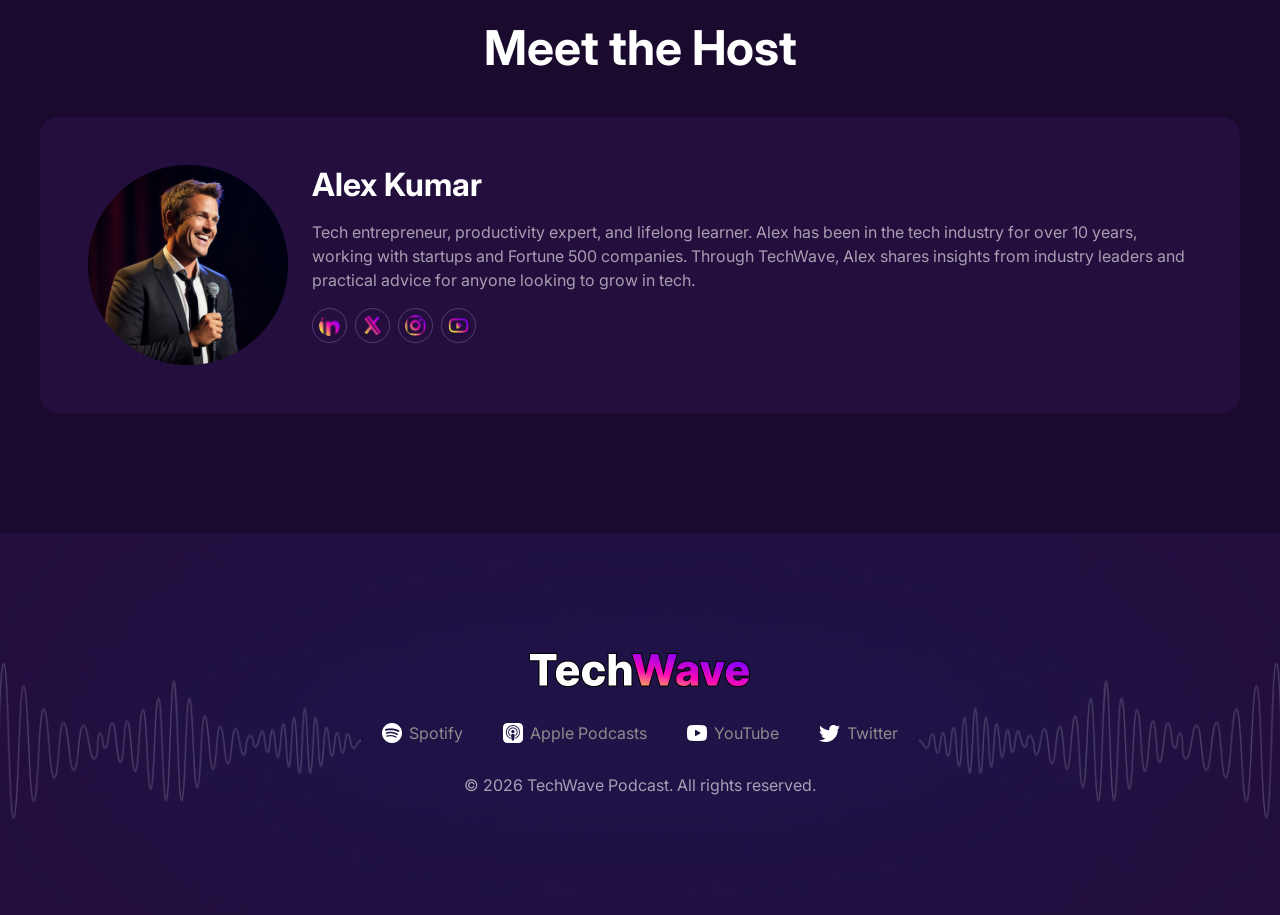
==== commit c6400a09: "added some animation & hover, mouse pointer etc" ====
--- a/index.html
+++ b/index.html
@@ -46,7 +46,7 @@
           </div>
         </div>
         <div class="content-section">
-          <h1>TechWave</h1>
+          <h1 class="techwave-animate">TechWave</h1>
           <p>
             Your daily dose of tech insights, productivity hacks, and personal
             growth
--- a/style.css
+++ b/style.css
@@ -175,9 +175,21 @@
 }
 
 .subscribe-btn:hover {
-  background: rgba(0, 255, 170, 0.1);
-}
-
+  border: 1px solid #fb09b4;
+}
+.spotify-btn:hover, .subs-btn:hover {
+    background: linear-gradient(90deg, #9100f8 0%, #fb09b4 51%, #f7e93f 100%);
+    cursor: pointer;
+}
+.about-title:hover {
+    color: linear-gradient(90deg, #9100f8 0%, #fb09b4 51%, #f7e93f 100%);
+}
+.header>img:hover{
+  cursor: pointer;
+}
+.host-social li img:hover {
+    border: 1px solid #fb09b4;
+}
 /* .hero-button{
     display: flex;
     justify-content: center;
@@ -474,14 +486,42 @@
   align-items: center;
   gap: 8px;
 }
-
-
-/* Subtle Mic Icon rotation on hover */
+.fa-envelope:before {
+    color: #06ffaa;
+}
+
+/* microphone hover */
 .mic-icon:hover {
   transform: rotate(360deg);
   transition: transform 0.3s ease;
 }
-
+/* techwave text animation */
+.techwave-animate {
+  height: 50px; 
+  transition: transform 0.3s ease;
+  animation: pulse 3s infinite ease-in-out;
+}
+
+@keyframes pulse {
+  0% {
+    transform: scale(1);
+    color: #fff;
+  }
+  50% {
+    transform: scale(1.05);
+    color: #fb09b4;
+  }
+  100% {
+    transform: scale(1);
+    color: #f7e93f;
+  }
+}
+
+/* Bonus: Pause animation when user hovers */
+.logo-animate:hover {
+  animation-play-state: paused;
+  cursor: pointer;
+}
 
 /* responsive code */
 @media screen and (max-width: 576px) {
@@ -632,8 +672,7 @@
   }
 
   .subscribe-btn:hover {
-    transform: rotate(360deg);
-    transition: 2s;
+    
   }
   .section-pd {
     padding: 40px 0px;
